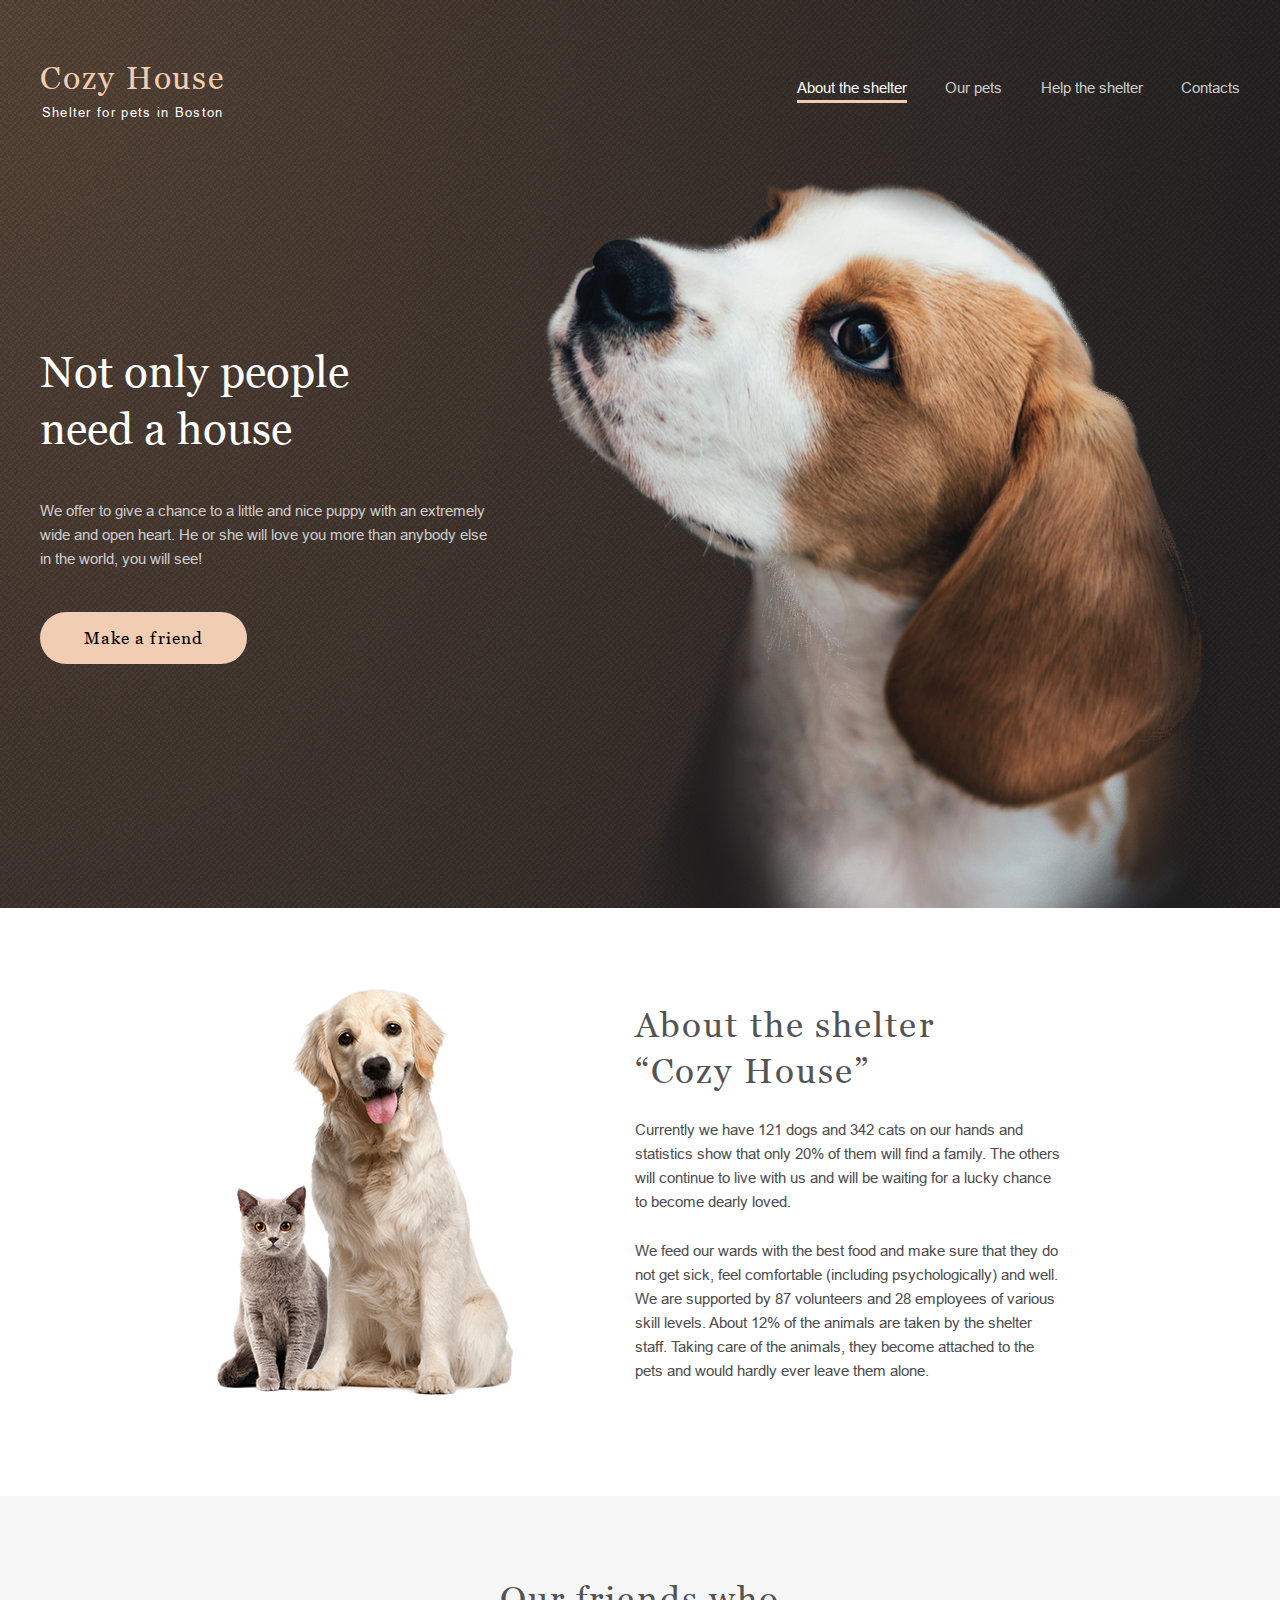
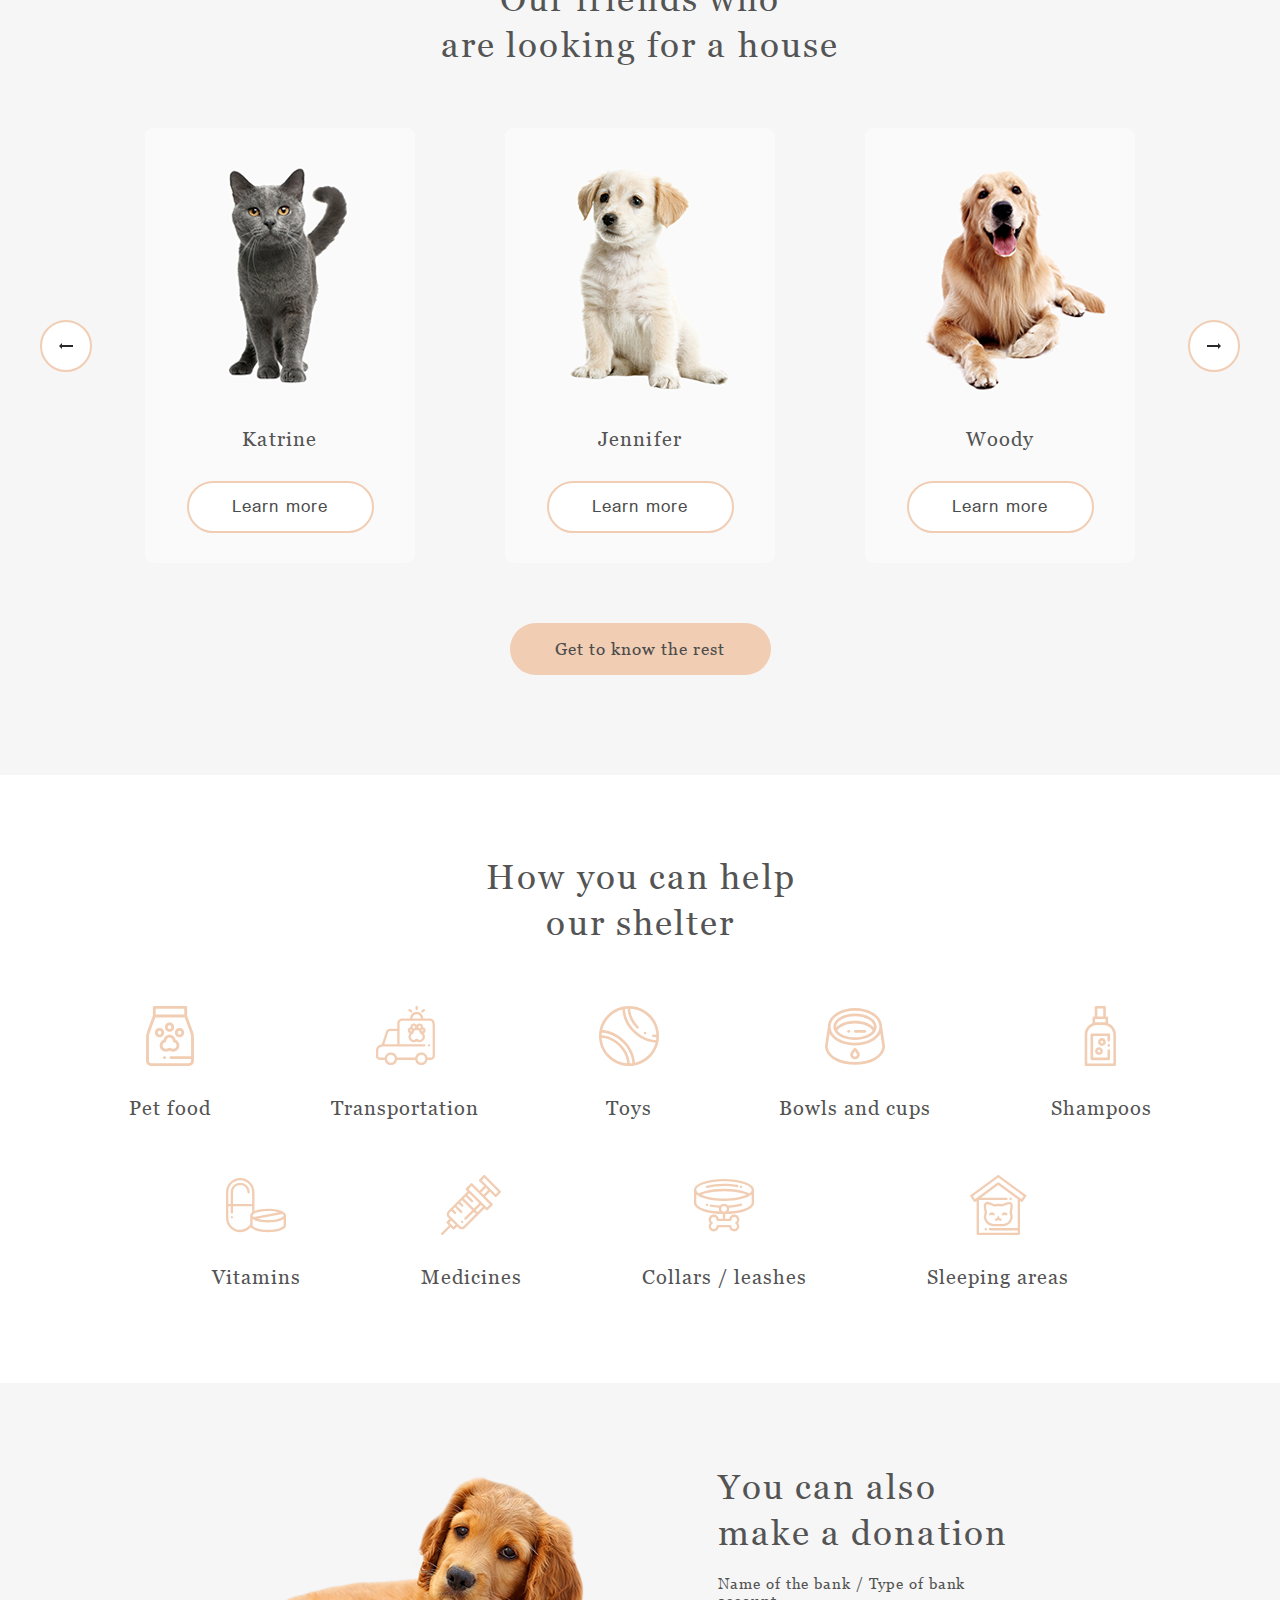
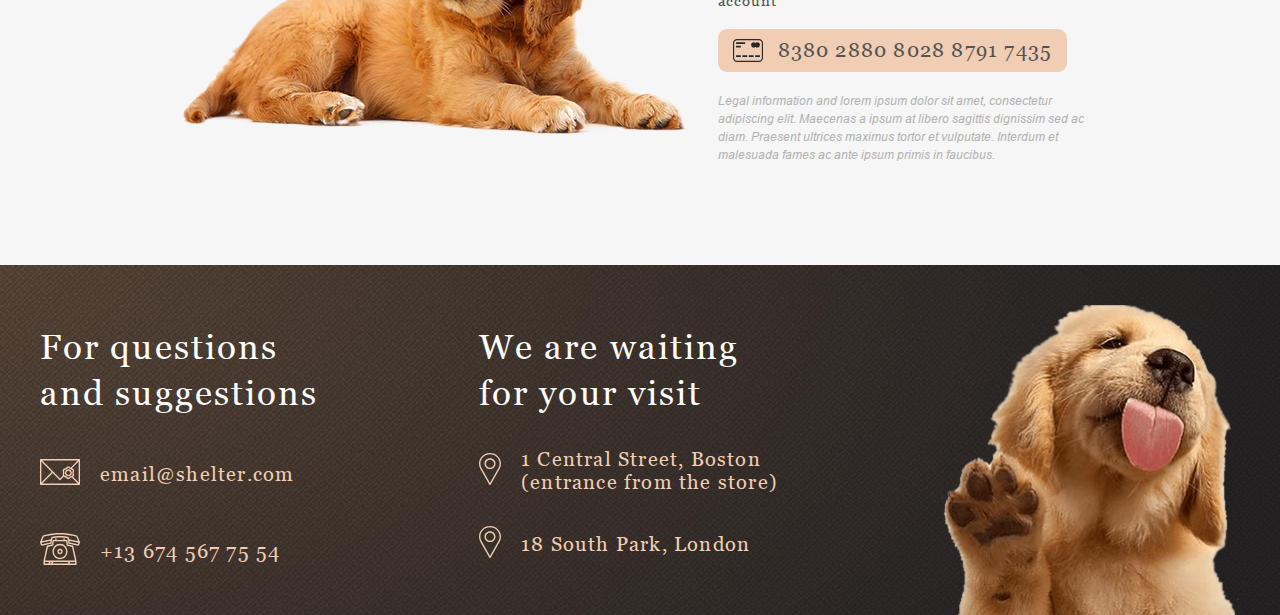
==== shelter/pages/main/index.html @ 6dd9fc44 "feat: add pop-up and carousel" ====
<!DOCTYPE html>
<html lang="en">
    <head>
        <meta charset="UTF-8">
        <meta name="viewport" content="width=device-width, initial-scale-1.0">
        <meta http-equiv="X-UA-Compatible" content="ie=edge">
        <title>Shelter</title>
        <link href="../../assets/fonts/Arial/stylesheet.css" rel="stylesheet" type="text/css">
        <link href="../../assets/fonts/Georgia/stylesheet.css" rel="stylesheet" type="text/css">
        <link href="../../pages/main/main.css" rel="stylesheet" type="text/css">  
        <script src="carousel.js"></script>        
        <script src="popup.js"></script>     
        <script src="main.js"></script>
    </head>
    <body>
        <h1 class="seo">Cozy House</h1>
        <div class="intro">
            <header class="header">
                <div class="wrapper">
                    <div class="header-logo">
                        <p class="header-logo-title">Cozy House</p>
                        <p class="header-logo-subtitle">Shelter for pets in Boston</p>
                    </div>
                    <nav class="header-menu">
                        <ul class="header-menu-list">
                            <li class="header-menu-item">
                                <a class="header-menu-item-link header-menu-item-link-active" href="#">About the shelter</a></li>
                            <li class="header-menu-item">
                                <a class="header-menu-item-link" href="#">Our pets</a></li>
                            <li class="header-menu-item">
                                <a class="header-menu-item-link header-menu-item-link-disbled" href="#">Help the shelter</a></li>
                            <li class="header-menu-item">
                                <a class="header-menu-item-link header-menu-item-link-disbled" href="#">Contacts</a></li>
                        </ul>
                    </nav>
                    <div class="burger">
                        <span class="burger-line"></span>
                        <span class="burger-line"></span>
                        <span class="burger-line"></span>
                    </div>
                </div>
            </header>
            <main class="main">
                <div class="wrapper">
                    <div class="hero">
                        <div class="hero-content">
                            <h2 class="hero-title">Not only people need a house</h2>
                            <p class="hero-subtitle">
                                We offer to give a chance to a little and nice puppy with an extremely wide and open heart. He or she will love you more than anybody else in the world, you will see!
                            </p>
                            <button type="button" class="hero-button">Make a friend</button>
                        </div>
                        <div class="hero-content-image">
                            <img src="../../assets/images/start_puppy.png" alt="start puppy">
                        </div>
                    </div>
                </div>
            </main>            
        </div>

        <div class="about">
            <div class="wrapper"> 
                <div class="wrapper-about">
                    <div class="about-content-image">
                        <img src="../../assets/images/about-pets.png" alt="about pets">
                    </div>                                        
                    <div class="about-content">
                        <h3 class="about-title">About the shelter “Cozy House”</h3>
                        <p class="about-subtitle">
                            Currently we have 121 dogs and 342 cats on our hands and statistics show that only 20% of them will find a family. The others will continue to live with us and will be waiting for a lucky chance to become dearly loved.
                        </p>
                        <p class="about-subtitle">
                            We feed our wards with the best food and make sure that they do not get sick, feel comfortable (including psychologically) and well. We are supported by 87 volunteers and 28 employees of various skill levels. About 12% of the animals are taken by the shelter staff. Taking care of the animals, they become attached to the pets and would hardly ever leave them alone.
                        </p>
                    </div>                    
                </div>                   
            </div>
        </div>

        <div class="friends">
            <div class="wrapper"> 
                <div class="wrapper-friends">
                    <h3 class="friends-title">Our friends who<br>are looking for a house
                    </h3>
                    <div class="friends-slider">
                        <button type="button" class="friends-slider-button">
                            <div class="arrows">
                                <img id="slder-card" src="../../assets/icons/Arrow.svg" alt="arrow">
                            </div>
                        </button>

                        <div class="friends-slider-view">
                            <div class="current_slide">
                                <div class="friends-slider-card">
                                    <div class="friends-card-image">
                                        <img id="slder-card" src="../../assets/images/katrine.png" alt="photo">
                                    </div>  
                                    <h4 class="pets-card-title">Katrine</h4>

                                    <button type="button" class="friends-card-button">Learn more</button>
                                </div>

                                <div class="friends-slider-card">
                                    <div class="friends-card-image">
                                        <img id="slder-card" src="../../assets/images/jennifer.png" alt="photo">
                                    </div>  
                                    <h4 class="pets-card-title">Jennifer</h4>

                                    <button type="button" class="friends-card-button">Learn more</button>
                                </div>

                                <div class="friends-slider-card">
                                    <div class="friends-card-image">
                                        <img id="slder-card" src="../../assets/images/woody.png" alt="photo">
                                    </div>  
                                    <h4 class="pets-card-title">Woody</h4>

                                    <button type="button" class="friends-card-button">Learn more</button>
                                </div>
                            </div>
                        </div>

                        <button type="button" class="friends-slider-button">
                            <div class="arrows">
                                <img id="slder-card" src="../../assets/icons/Arrow-r.svg" alt="arrow">
                            </div>
                        </button>
                    </div> 
                    
                    <button type="button" class="friends-button">Get to know the rest</button>
                                   
                </div>                   
            </div>
        </div>

        <div class="help">
            <div class="wrapper"> 
                <div class="wrapper-help">
                    <h3 class="help-title">How you can help
                        our shelter
                    </h3>
                                                  
                    <div class="help-items">
                 
                            <div class="help-item">
                                <div class="help-content-image">
                                    <img src="../../assets/icons/icon-pet-food.svg" alt="pet food">
                                </div>          
                                <h4 class="help-item-title">Pet food</h4>
                            </div>

                            <div class="help-item">
                                <div class="help-content-image">
                                    <img src="../../assets/icons/transportation.svg" alt="pet food">
                                </div>          
                                <h4 class="help-item-title">Transportation</h4>
                            </div>

                            <div class="help-item">
                                <div class="help-content-image">
                                    <img src="../../assets/icons/toys.svg" alt="pet food">
                                </div>          
                                <h4 class="help-item-title">Toys</h4>
                            </div>

                            <div class="help-item">
                                <div class="help-content-image">
                                    <img src="../../assets/icons/bowls-and-cups.svg" alt="pet food">
                                </div>          
                                <h4 class="help-item-title">Bowls and cups</h4>
                            </div>

                            <div class="help-item">
                                <div class="help-content-image">
                                    <img src="../../assets/icons/shampoos.svg" alt="pet food">
                                </div>          
                                <h4 class="help-item-title">Shampoos</h4>
                            </div>
          
                      
                            <div class="help-item">
                                <div class="help-content-image">
                                    <img src="../../assets/icons/vitamins.svg" alt="pet food">
                                </div>          
                                <h4 class="help-item-title">Vitamins</h4>
                            </div>

                            <div class="help-item">
                                <div class="help-content-image">
                                    <img src="../../assets/icons/medicines.svg" alt="pet food">
                                </div>          
                                <h4 class="help-item-title">Medicines</h4>
                            </div>

                            <div class="help-item">
                                <div class="help-content-image">
                                    <img src="../../assets/icons/icon-collars-leashes.svg" alt="pet food">
                                </div>          
                                <h4 class="help-item-title">Collars / leashes</h4>
                            </div>
                            
                            <div class="help-item">
                                <div class="help-content-image">
                                    <img src="../../assets/icons/sleeping-area.svg" alt="pet food">
                                </div>          
                                <h4 class="help-item-title">Sleeping areas</h4>
                            </div>
                                              
                    </div>                    
                </div>                   
            </div>
        </div>


        <div class="donation">
            <div class="wrapper"> 
                <div class="wrapper-donation">
                    <div class="donation-image">
                        <img src="../../assets/images/donation-dog.png" alt="donation dog">
                    </div>                                        
                    <div class="donation-content">
                        <h3 class="donation-title">You can also make a donation</h3>
                        <h5 class="donation-subtitle">Name of the bank / Type of bank account</h5>
                        <div class="donation-telephone">
                            <div class="credit-card-image">
                                <img src="../../assets/icons/credit-card.svg" alt="credit card">
                            </div>  
                            <h4 class="phone">
                                <a class="card_link" href="#">8380 2880 8028 8791 7435</a>
                            </h4>                                      
                        </div>
                        <p class="donation-description">
                            Legal information and lorem ipsum dolor sit amet, consectetur adipiscing elit. Maecenas a ipsum at libero sagittis dignissim sed ac diam. Praesent ultrices maximus tortor et vulputate. Interdum et malesuada fames ac ante ipsum primis in faucibus.
                        </p>                        
                    </div>   
                </div>           
            </div>
        </div>
    

        <footer class="footer">
            <div class="wrapper">
                <div class="wrapper-footer">
                    <div class="footer-info">
                        <div class="footer-info-block">
                            <h3 class="footer-title">For questions and suggestions</h3>            
                            
                            <div class="footer-info-block-item">
                                <div class="footer-block-icon">
                                    <a сlass="footer_link" href="mailto:email@shelter.com?subject=Question&body=Hi!"><img class="footer-icon" src="../../assets/icons/icon-email.svg" alt="email"></a>
                                </div>
                                <h4 class="footer-block-text">                                
                                    <a сlass="footer_link" href="mailto:email@shelter.com?subject=Question&body=Hi!">email@shelter.com</a>
                                </h4>                            
                            </div>

                            <div class="footer-info-block-item">                            
                                <div class="footer-block-icon">
                                    <a сlass="footer_link" href="tel:+136745677554"><img class="footer-icon" src="../../assets/icons/phone.svg" alt="email"></a>
                                </div>
                                <h4 class="footer-block-text">
                                    <a сlass="footer_link" href="tel:+136745677554">+13 674 567 75 54</a>                                
                                </h4>
                            </div>                       
                            
                        </div>


                        <div class="footer-info-block footer-info-block2">
                            <h3 class="footer-title">We are waiting for your visit</h3>            
                            
                            <div class="footer-info-block-item footer-info-block-item2">
                                <div class="footer-block-icon">
                                    <a сlass="footer_link" target="_blank" href="https://www.google.com/maps/place/1+Central+St,+Boston,+MA+02109,+USA/@42.358547,-71.0552864,18.75z/data=!4m17!1m11!4m10!1m2!1m1!2sthe+store!1m6!1m2!1s0x89e370868bc2ce7b:0x82fa7db94f5fea9e!2s1+Central+St,+Boston,+MA+02109,+USA!2m2!1d-71.0547263!2d42.3585519!3m4!1s0x89e370868bc2ce7b:0x82fa7db94f5fea9e!8m2!3d42.3585519!4d-71.0547263"><img class="footer-icon" src="../../assets/icons/icon-marker.svg" alt="adress1"></a>
                                </div>
                                <h4 class="footer-block-text">
                                    <a сlass="footer_link" target="_blank" href="https://www.google.com/maps/place/1+Central+St,+Boston,+MA+02109,+USA/@42.358547,-71.0552864,18.75z/data=!4m17!1m11!4m10!1m2!1m1!2sthe+store!1m6!1m2!1s0x89e370868bc2ce7b:0x82fa7db94f5fea9e!2s1+Central+St,+Boston,+MA+02109,+USA!2m2!1d-71.0547263!2d42.3585519!3m4!1s0x89e370868bc2ce7b:0x82fa7db94f5fea9e!8m2!3d42.3585519!4d-71.0547263">1 Central Street, Boston (entrance from the store)</a>                                                                
                                </h4>                            
                            </div>

                            <div class="footer-info-block-item footer-info-block-item3">                            
                                <div class="footer-block-icon fbi3">
                                    <a сlass="footer_link" target="_blank" href="https://www.google.com/maps/place/South+Park+Court,+18+S+Park+Rd,+London+SW19+8TD,+UK/@51.4202155,-0.2023441,17z/data=!4m13!1m7!3m6!1s0x487608baa7401b31:0x873a95ca58e122b2!2sSouth+Park+Court,+18+S+Park+Rd,+London+SW19+8TD,+UK!3b1!8m2!3d51.4202122!4d-0.2001554!3m4!1s0x487608baa7401b31:0x873a95ca58e122b2!8m2!3d51.4202122!4d-0.2001554"><img class="footer-icon" src="../../assets/icons/icon-marker.svg" alt="adress2"></a> 
                                </div>
                                <h4 class="footer-block-text">
                                    <a сlass="footer_link" target="_blank" href="https://www.google.com/maps/place/South+Park+Court,+18+S+Park+Rd,+London+SW19+8TD,+UK/@51.4202155,-0.2023441,17z/data=!4m13!1m7!3m6!1s0x487608baa7401b31:0x873a95ca58e122b2!2sSouth+Park+Court,+18+S+Park+Rd,+London+SW19+8TD,+UK!3b1!8m2!3d51.4202122!4d-0.2001554!3m4!1s0x487608baa7401b31:0x873a95ca58e122b2!8m2!3d51.4202122!4d-0.2001554">18 South Park, London</a>                                                                
                                </h4>
                            </div>                       
                            
                        </div>
                    </div>

                    <div class="footer-image">
                        <img src="../../assets/images/footer-puppy.png" alt="footer puppy">
                    </div>
                </div>            
        </footer>

        <div class="tint-background">
            <div class="popup">

            </div>
        </div>

        <div class="burger-screen">
            <div class="burger-header">
                <div class="burger-header-logo">
                    <p class="header-logo-title">Cozy House</p>
                    <p class="header-logo-subtitle">Shelter for pets in Boston</p>
                </div>
               
            </div>
            <nav class="burger-menu">
                <ul class="burger-menu-list">
                    <li class="burger-menu-item">
                        <a class="burger-menu-item-link burger-menu-item-link-active" href="#">About the shelter</a></li>
                    <li class="burger-menu-item">
                        <a class="burger-menu-item-link" href="#">Our pets</a></li>
                    <li class="burger-menu-item">
                        <a class="burger-menu-item-link burger-menu-item-link-disbled" href="#">Help the shelter</a></li>
                    <li class="burger-menu-item">
                        <a class="burger-menu-item-link burger-menu-item-link-disbled" href="#">Contacts</a></li>
                </ul>
            </nav>            
        </div>

    </body>
</html>
---- shelter/assets/fonts/Arial/stylesheet.css ----
@font-face {
	font-family: 'Arial';
	src: url('Arial-ItalicMT.eot');
	src: local('Arial Italic'), local('Arial-ItalicMT'),
		url('Arial-ItalicMT.eot?#iefix') format('embedded-opentype'),
		url('Arial-ItalicMT.woff') format('woff'),
		url('Arial-ItalicMT.ttf') format('truetype');
	font-weight: normal;
	font-style: italic;
}

@font-face {
	font-family: 'Arial Narrow';
	src: url('ArialNarrow-Bold.eot');
	src: local('Arial Narrow Bold'), local('ArialNarrow-Bold'),
		url('ArialNarrow-Bold.eot?#iefix') format('embedded-opentype'),
		url('ArialNarrow-Bold.woff') format('woff'),
		url('ArialNarrow-Bold.ttf') format('truetype');
	font-weight: bold;
	font-style: normal;
}

@font-face {
	font-family: 'Arial';
	src: url('Arial-BoldItalicMT.eot');
	src: local('Arial Bold Italic'), local('Arial-BoldItalicMT'),
		url('Arial-BoldItalicMT.eot?#iefix') format('embedded-opentype'),
		url('Arial-BoldItalicMT.woff') format('woff'),
		url('Arial-BoldItalicMT.ttf') format('truetype');
	font-weight: bold;
	font-style: italic;
}

@font-face {
	font-family: 'Arial Narrow';
	src: url('ArialNarrow.eot');
	src: local('Arial Narrow'), local('ArialNarrow'),
		url('ArialNarrow.eot?#iefix') format('embedded-opentype'),
		url('ArialNarrow.woff') format('woff'),
		url('ArialNarrow.ttf') format('truetype');
	font-weight: normal;
	font-style: normal;
}

@font-face {
	font-family: 'Arial Narrow';
	src: url('ArialNarrow-Italic.eot');
	src: local('Arial Narrow Italic'), local('ArialNarrow-Italic'),
		url('ArialNarrow-Italic.eot?#iefix') format('embedded-opentype'),
		url('ArialNarrow-Italic.woff') format('woff'),
		url('ArialNarrow-Italic.ttf') format('truetype');
	font-weight: normal;
	font-style: italic;
}

@font-face {
	font-family: 'Arial';
	src: url('ArialMT.eot');
	src: local('Arial'), local('ArialMT'),
		url('ArialMT.eot?#iefix') format('embedded-opentype'),
		url('ArialMT.woff') format('woff'),
		url('ArialMT.ttf') format('truetype');
	font-weight: normal;
	font-style: normal;
}

@font-face {
	font-family: 'Arial';
	src: url('Arial-BoldMT.eot');
	src: local('Arial Bold'), local('Arial-BoldMT'),
		url('Arial-BoldMT.eot?#iefix') format('embedded-opentype'),
		url('Arial-BoldMT.woff') format('woff'),
		url('Arial-BoldMT.ttf') format('truetype');
	font-weight: bold;
	font-style: normal;
}

@font-face {
	font-family: 'Arial';
	src: url('Arial-Black.eot');
	src: local('Arial Black'), local('Arial-Black'),
		url('Arial-Black.eot?#iefix') format('embedded-opentype'),
		url('Arial-Black.woff') format('woff'),
		url('Arial-Black.ttf') format('truetype');
	font-weight: 900;
	font-style: normal;
}

@font-face {
	font-family: 'Arial Narrow';
	src: url('ArialNarrow-BoldItalic.eot');
	src: local('Arial Narrow Bold Italic'), local('ArialNarrow-BoldItalic'),
		url('ArialNarrow-BoldItalic.eot?#iefix') format('embedded-opentype'),
		url('ArialNarrow-BoldItalic.woff') format('woff'),
		url('ArialNarrow-BoldItalic.ttf') format('truetype');
	font-weight: bold;
	font-style: italic;
}
---- shelter/assets/fonts/Georgia/stylesheet.css ----
@font-face {
	font-family: 'Georgia';
	src: url('Georgia-BoldItalic.eot');
	src: local('Georgia Bold Italic'), local('Georgia-BoldItalic'),
		url('Georgia-BoldItalic.eot?#iefix') format('embedded-opentype'),
		url('Georgia-BoldItalic.woff') format('woff'),
		url('Georgia-BoldItalic.ttf') format('truetype');
	font-weight: bold;
	font-style: italic;
}

@font-face {
	font-family: 'Georgia';
	src: url('Georgia-Italic.eot');
	src: local('Georgia Italic'), local('Georgia-Italic'),
		url('Georgia-Italic.eot?#iefix') format('embedded-opentype'),
		url('Georgia-Italic.woff') format('woff'),
		url('Georgia-Italic.ttf') format('truetype');
	font-weight: normal;
	font-style: italic;
}

@font-face {
	font-family: 'Georgia';
	src: url('Georgia-Bold.eot');
	src: local('Georgia Bold'), local('Georgia-Bold'),
		url('Georgia-Bold.eot?#iefix') format('embedded-opentype'),
		url('Georgia-Bold.woff') format('woff'),
		url('Georgia-Bold.ttf') format('truetype');
	font-weight: bold;
	font-style: normal;
}

@font-face {
	font-family: 'Georgia';
	src: url('Georgia.eot');
	src: local('Georgia'),
		url('Georgia.eot?#iefix') format('embedded-opentype'),
		url('Georgia.woff') format('woff'),
		url('Georgia.ttf') format('truetype');
	font-weight: normal;
	font-style: normal;
}
---- shelter/pages/main/main.css ----
:root {
    font-size: 16px;

    --color-primary: #F1CDB3;
    --color-primary-light: #FDDCC4;
    --color-light-s: #FAFAFA;
    --color-light-l: #F6F6F6;
    --color-light-xl: #FFFFFF;
    --color-dark-s: #CDCDCD;
    --color-dark-m: #B2B2B2;
    --color-dark-l: #545454;
    --color-dark-xl: #4C4C4C;
    --color-dark-2xl: #444444;
    --color-dark-3xl: #292929;

    --font-h: Helvetica;
    --font-g: Georgia;
    --font-a: Arial;
}

* {
    margin: 0;
    padding: 0;
    box-sizing: border-box;
    cursor: url(../../assets/icons/cursor-normal.svg), auto;
}

*:focus {
    outline: none;
}

*:active {
    outline: none;
}

body {
    margin: 0;
    padding: 0;
}

.seo {
    display: none;
}

.header {
    width: 100%;
    position: absolute;
    top: 0;
    margin-top: 61px;
    z-index: 1000;
}

.wrapper {
    display: flex;
    margin: 0 auto;
    width: 1200px;
    justify-content: space-between;
}

.header-logo {
    display: flex;
    flex-direction: column;
    width: auto;
    align-items: center;
}

.header-logo-title {
    font-family: var(--font-g);
    font-size: 32px;
    line-height: 110%;
    letter-spacing: 0.06em;
    color: var(--color-primary);
}

.header-logo-subtitle {    
    color: var(--color-light-xl);
    font-family: var(--font-a);
    font-size: 13px;
    line-height: 110%;    
    align-items: center;
    margin-top: 10px;
    letter-spacing: 0.1em;
}

.burger {
    display: none;
    flex-direction: column;
    justify-content: center;
    width: 30px;  
    margin-top: 10px;
    margin-left: 41px;
}

.burger span {
    display: block;
    width: 100%;
    height: 2px;
    background-color: var(--color-primary);
    margin-bottom: 8px;
}

.burger-screen {
    display: none;
}

.header-menu {
    display: flex;
    width: 443px;    
}

.header-menu-list {
    display: flex;    
    width: 100%;
    margin: 0;
    padding: 0;    
    padding-bottom: 5px;
    list-style-type: none;
    justify-content: space-between;
}

.header-menu-item {
    display: flex;
    align-items: center;
}

.header-menu-item-link {
    font-family: Arial;
    font-size: 0.9375rem;
    line-height: 160%;    
    letter-spacing: 0.001em;
    color: var(--color-dark-s);
    text-decoration: none;
    cursor: url(../../assets/icons/cursor-hover.svg), auto;
}

.header-menu-item-link:hover {
    font-weight: normal;
    font-size: 15px;
    line-height: 160%;
    color: var(--color-light-s);
}

.header-menu-item-link-active {
    position: relative;
    top: 1px;
    color: var(--color-light-s);
    border-bottom: solid 3px var(--color-primary);
}

.header-menu-item-link-disbled {
    color: var(--color-dark-s);
    cursor: url(../../assets/icons/cursor-inactive.svg), auto;
}

.header-menu-item-link-disbled:hover {
    color: var(--color-dark-s);
    cursor: url(../../assets/icons/cursor-inactive.svg), auto;
}

.intro {
    width: 100%;
    height: vh;
    background: url(../../assets/images/noise_transparent@2x.png), radial-gradient(100% 215.42% at 0% 0%, #5B483A 0%, #262425 100%), #211F20;
}

.main {
    display: flex;
    width: 100%;
    height: vh;
}

.hero {
    display: flex;    
    width: 100%;
    justify-content: space-between;
}

img {
    height: 100%;
}

.hero-content {
    display: flex;
    flex-direction: column;
    justify-content: center;    
    padding-top: 100px;
    padding-bottom: 0;
}

.hero-title {
    position: relative;
    width: 310px;
    padding-bottom: 1px;
    color: var(--color-light-xl);
    font-size: 2.75rem;
    font-family: Georgia;
    font-weight: normal;
    line-height: 130%;
}

.hero-subtitle {
    width: 460px;
    color: var(--color-dark-s);
    line-height: 160%;
    margin-top: 40px;
    font-family: var(--font-a);
    font-weight: normal;
    font-size: 15px;
    color: var(--color-dark-s);
}

.hero-content-image {
    width: 698px;
    height: 728px;
    margin-top: 180px;
    margin-bottom: 0px;
    margin-right: 0px;
    margin-left: 10px;
    border: 0;
}

img {
    width: 100%;
    height: auto;
}

.hero-button {
    width: 207px;
    margin-top: 41px;
    border-radius: 100px;
    border: none;
    padding-bottom: 15px;
    padding-top: 15px;
    font-family: var(--font-g);
    font-size: 17px;
    line-height: 130%;
    letter-spacing: 0.06em;
    text-align: center;
    background-color: var(--color-primary);    
}

.hero-button:hover {
    background-color: var(--color-primary-light);
    cursor: url(../../assets/icons/cursor-hover.svg), auto;
}

.about {
    width: 100%;    
    background: var(--color-light-xl);
}

.wrapper-about {
    display: flex;
    width: 850px;
    margin-top: 79px;
    margin-bottom: 100px;
    margin-left: auto;
    margin-right: auto;
    justify-content: space-around;
}

.about-content-image {
    display: flex;
    margin-right: 60px;
    margin-top: 1px;
}

.about-content {
    display: flex;
    flex-direction: column;
    width: 430px;
    margin-top: 16px;
    margin-left: 60px;
}

.about-title {
    width: 370px;
}

.about-subtitle {    
    color: var(--color-dark-xl);
    line-height: 160%;
    margin-top: 24px;
    margin-bottom: 1px;
    font-family: var(--font-a);
    font-weight: normal;
    font-size: 15px;
}

.friends {
    width: 100%;    
    background: var(--color-light-l);
}

.wrapper-friends {
    display: flex;
    justify-content: space-between;
    width: 100%;
    margin-top: 81px;
    margin-bottom: 100px;
    flex-direction: column;
    align-items: center;
}

.friends-title {
    width: 400px;
    text-align: center;
    margin-left: 0px;
    margin-right: 0px;
}

.friends-slider {
    display: flex;
    width: 100%;
    flex-wrap: wrap;
    justify-content: space-between;
    align-items: center;
    margin-top: 60px;
    margin-bottom: 60px;
}

.friends-slider-view {
    /*display: flex;*/
    width: 990px;
    height: 435px;
    display: flex;       
    flex-wrap: wrap;    
    overflow: hidden;
    justify-content: center;

    /* slider animation */
    -webkit-transform-style: preserve-3d;
    -moz-transform-style: preserve-3d;
    transform-style: preserve-3d;
}

.current_slide {
    /*width: 990px;*/
    height: 435px;
    display: flex;
    flex-direction: row;   
    flex-wrap: wrap;    
    /*margin-left: 90px;*/
    justify-content: space-between;

    position: absolute;
    opacity: 0;
    top:0;
    width: 100%;
    z-index: 100;

    transition: transform .5s linear, opacity .5s, z-index .5s linear;
}

.current_slide.active {
    opacity: 1;
    position: relative;
    z-index: 900;
}

.current_slide.prev {
    transform: translateX(-100%);    
    z-index: 800;
}

.current_slide.next {
    transform: translateX(100%);    
    z-index: 800;
}

.friends-slider-card {
    display: flex;
    flex-direction: column;
    align-items: flex-start;
    align-items: center;
    width: 270px;
    height: 435px;
    border-radius: 9px;
    /*margin-left: 90px;  */
    background: var(--color-light-s);
}

.friends-slider-card:first-child {
    margin-left: 0px;
}

.friends-slider-card:hover {
    background: var(--color-light-xl);
    box-shadow: 0px 2px 35px 14px rgba(13, 13, 13, 0.04);
    cursor: url(../../assets/icons/cursor-hover.svg), auto;
}

.friends-card-image {
    width: 270px;
    height: 270px;
    margin-bottom: 30px;
    cursor: url(../../assets/icons/cursor-hover.svg), auto;
}

.friends-slider-button {
    display: flex;
    justify-content: center;
    align-items: center;
    width: 52px;
    height: 52px;
    border: 2px solid var(--color-primary);
    border-radius: 100px;
    background-color: var(--color-light-xl);    
}

.friends-slider-button:hover {
    background-color: var(--color-primary-light);
    cursor: url(../../assets/icons/cursor-hover.svg), auto;

}

.arrows {  
    display: flex;
    justify-content: center;
    width: 14px;
    height: 6px;
    margin: 0;
    padding: 0;
    top: 0;
}

.arrows:hover {
    cursor: url(../../assets/icons/cursor-hover.svg), auto;
}

.friends-card-button {
    width: 187px;
    height: 52px;
    border: 2px solid var(--color-primary);
    border-radius: 100px;    
    text-align: center;
    margin-top: 30px;
    margin-bottom: 30px;
    background-color: var(--color-light-xl);    

    font-weight: normal;
    font-size: 17px;
    line-height: 130%;
    letter-spacing: 0.06em;
    color: var(--color-dark-xl);
}

.friends-card-button:hover {
    background-color: var(--color-primary-light);
    cursor: url(../../assets/icons/cursor-hover.svg), auto;
}

.friends-button {
    width: 261px;
    height: 52px;
    margin-top: 0px;
    border-radius: 100px;
    border: none;
    color: var(--color-dark-xl);
    font-family: var(--font-g);
    font-size: 17px;
    line-height: 130%;
    letter-spacing: 0.06em;
    text-align: center;
    background-color: var(--color-primary);    
}

.friends-button:hover {
    background-color: var(--color-primary-light);
    cursor: url(../../assets/icons/cursor-hover.svg), auto;
}

.help {
    width: 100%;    
    background: var(--color-light-xl);
}

.wrapper-help {
    display: flex;
    justify-content: center;
    width: 100%;
    margin-top: 80px;
    margin-bottom: 94px;
    flex-direction: column;
    align-items: center;
}

.help-title {
    width: 312px;
    text-align: center;
    margin-left: 2px;
}

.help-items {
    display: flex;
    flex-wrap: wrap;
    justify-content: center;
    width: 1026px;    
    margin-top: 5px;
}

.help-item {
    display: flex;    
    margin-right: 120px;    
    flex-direction: column;
    justify-content: center;
    align-items: center;
    margin-top: 55px;
}

.help-item:last-child {
    margin-right: 0;
}

.help-item:first-child {
    margin-left: 0;
}

.help-content-image {
    margin: 0;
    padding: 0;
    width: 60px;
    height: 60px;
}

.help-item-title {
    font-family: var(--font-g);
    margin-top: 31px;
    letter-spacing: 0.05em;    
    font-style: normal;
    font-weight: normal;
    font-size: 20px;
    line-height: 115%;
}

.donation {
    width: 100%;    
    background: var(--color-light-l);    
}

.wrapper-donation {
    display: flex;
    width: 915px;
    margin-top: 82px;    
    margin-left: auto;
    margin-right: auto;    
}

.donation-image {
    width: 505px;
    height: 261px;
    margin-top: 10px;
    margin-right: 15px;
}

.donation-content {
    display: flex;
    flex-direction: column;
    width: 282px;
    margin-left: 15px;
}

.credit-card-image {
    display: flex;
    justify-content: center;
    align-items: center;
    margin: 15px;
}

.donation-telephone {
    display: flex;
    align-items: center;
    border-radius: 9px;
    width: 349px;
    height: 43px;
    font-weight: 400;
    background: var(--color-primary);
}

.donation-title {
    width: 300px
}

.donation-subtitle {
    width: 310px;
    margin-top: 20px;
    margin-bottom: 20px;
    font-family: var(--font-g);
    font-style: normal;
    font-weight: normal;
    font-size: 15px;
    line-height: 110%;
    letter-spacing: 0.06em;
    color: var(--color-dark-l);
}

.donation-description {
    width: 380px;
    margin-top: 20px;
    margin-bottom: 101px;
    font-family: var(--font-a);
    font-style: italic;
    font-weight: normal;
    font-size: 12px;
    line-height: 150%;
    color: var(--color-dark-m);
}

.card_link {
    color: var(--color-dark-l);
    font-family: var(--font-g);
    font-style: normal;
    font-weight: normal;
    font-size: 20px;
    line-height: 115%;
    letter-spacing: 0.06em;
    text-decoration: none;
}

.card_link:hover {
    color: var(--color-light-l);
    cursor: url(../../assets/icons/cursor-hover.svg), auto;
}

#slder-card:hover {
    cursor: url(../../assets/icons/cursor-hover.svg), auto;
}

.footer {
    width: 100%;
    background: url(../../assets/images/noise_transparent@2x.png), radial-gradient(100% 215.42% at 0% 0%, #5B483A 0%, #262425 100%), #211F20;
}

.wrapper-footer {
    display: flex;    
    width: 100%;
    margin: 0;
    padding: 0;
    justify-content: space-between;
}

.footer-info {
    display: flex;        
    width: auto;
}

.footer-title {
    width: 302px;
    font-family: var(--font-g);
    font-style: normal;
    font-weight: normal;
    font-size: 35px;
    line-height: 130%;
    letter-spacing: 0.06em;
    color: var(--color-light-xl);
}

.footer-info-block {
    display: flex;
    flex-direction: column;
    margin-top: 60px;
}

.footer-info-block2 {
    margin-left: 77px;
}

.footer-info-block-item {
    display: flex;
    align-items: center;
    margin-top: 40px;
}

.footer-info-block-item2 {
    position: relative;
    top: -8px;
    margin-top: 40px;
}

.footer-info-block-item3 {
     margin-top: 24px;
}

.footer-block-icon {
    display: flex;
    justify-content: center;
    align-items: center;
    margin-right: 20px;
}

.footer-icon:hover {
    cursor: url(../../assets/icons/cursor-hover.svg), auto;
}

.footer-block-text {    
    width: 302px;
    color: var(--color-primary);
}

.footer-image {
    display: flex;
    margin-top: 40px;
    width: 300px;   
    height: 310px;    
    margin-bottom: 0;    
}

.tint-background {
    position: fixed;
    display: flex;
    top: 0;
    left: 0;
    width: 100%;
    height: 100%;
    z-index: 2000;        
    background-color: rgba(41, 41, 41, 0.6);
    transition: opacity 0.3s ease-in, height 0.3s step-start;
    -webkit-transition: opacity 0.3s ease-in, height 0.3s step-start;
}

.popup-hidden {
    opacity: 0;
    height: 0;
    overflow: hidden;     
    transition-duration: 0.3s;
    transition-timing-function: ease-out, step-end;
    -webkit-transition-duration: 0.3s;
    -webkit-transition-timing-function: ease-out, step-end;
}

.popup {
    display: flex;
    width: 900px;
    height: 500px;
    border-radius: 9px;
    margin: auto;
    transform: scale(1);
    background-color: var(--color-light-s);
    box-shadow: 0px 2px 35px 14px rgba(13, 13, 13, 0.04);
    transition: scale 0.3s ease-in;
    -webkit-transition: transform 0.3s ease-in;
}

.popup-scale {
    transform: scale(0.3);
    transition-duration: 0.3s;
    transition-timing-function: ease-out;
    -webkit-transition-duration: 0.3s;
    -webkit-transition-timing-function: ease-out;    
}

.popup-image {
    width: 500px;
    height: 500px;    
}

.popup-info {
    display: flex;
    flex-direction: column;
    margin-top: 50px;
    margin-left: 29px;
}

.popup-pet-name {
    font-family: var(--font-g);
    font-style: normal;
    font-weight: normal;
    font-size: 35px;
    line-height: 130%;
    letter-spacing: 0.06em;
    color: black;
}

.pop-pet-type-and-breed {
    margin-top: 10px;
    font-family: var(--font-g);
    font-style: normal;
    font-weight: normal;
    font-size: 20px;
    line-height: 115%;
    letter-spacing: 0.06em;
    color: black;
}

.popup-pet-description {
    width: 350px;
    margin-top: 40px;
    margin-bottom: 40px;
    font-family: var(--font-g);
    font-style: normal;
    font-weight: normal;
    font-size: 15px;
    line-height: 110%;
    letter-spacing: 0.06em;
    color: black;
}

ul.popup-list {
    list-style: none;
}

ul.popup-list li {
    font-family: var(--font-g);
    font-style: normal;
    font-weight: normal;
    font-size: 15px;
    line-height: 110%;
    letter-spacing: 0.06em;
    margin-bottom: 10px;
    color: black;
}

ul.popup-list li:last-child {
    margin-bottom: 0;
}
  
ul.popup-list li::before {
    content: "\2022";
    color: var(--color-primary);
    font-weight: bold;
    display: inline-block; 
    width: 1em;
    margin-left: 0em;    
}

.popup-button {
    position: fixed;
    width: 52px;
    height: 52px;
    border-radius: 26px;
    border: 2px solid var(--color-primary);    
    top: -52px;
    right: -52px;
    background-color: rgba(13, 13, 13, 0);
}

.popup-button:hover {
    background-color: var(--color-primary-light);
}

.popup-button-hover {
    background-color: var(--color-primary-light);
}

a {
    color: var(--color-primary);
    font-family: var(--font-g);
    font-style: normal;
    font-weight: normal;
    font-size: 20px;
    line-height: 115%;
    letter-spacing: 0.06em;
    text-decoration: none;
}

a:hover {
    color: var(--color-light-l);
    cursor: url(../../assets/icons/cursor-hover.svg), auto;
}

/* h1 */
h1 {
    font-family: var(--font-stack);
    font-style: normal;
    font-weight: normal;
    font-size: 44px;
    line-height: 130%;
    color: var(--color-dark-l);
}

h2 {
    font-family: var(--font-g);
    font-style: normal;
    font-weight: normal;
    font-size: 44px;
    line-height: 130%;
    color: var(--color-dark-l);
}

h3 {
    color: var(--color-dark-l);
    font-family: var(--font-g);;
    font-style: normal;
    font-weight: normal;
    font-size: 35px;
    line-height: 130%;
    letter-spacing: 0.06em;
}

h4 {
    color: var(--color-dark-l);
    font-family: var(--font-g);
    font-style: normal;
    font-weight: normal;
    font-size: 20px;
    line-height: 115%;
    letter-spacing: 0.06em;
}

h5 {
    font-family: var(--font-g);
    font-style: normal;
    font-weight: normal;
    font-size: 15px;
    line-height: 110%;
    letter-spacing: 0.06em;
    color: var(--color-dark-l);
}

@media only screen and (min-width: 1280px) {
    .help-item:nth-child(5n) {
        margin-right: 0;
    }
}

@media screen and (max-width: 1279px) {
    .header {
        margin-top: 30px;        
    }

    .wrapper {
        max-width: 708px;   
    }

    .hero {
        flex-direction: column;        
        align-items: center;
        margin-top: 52px;
    }
    
    .hero-button {
        align-self: center;
    }

    .about-content {
        margin-left: 0;
        margin-top: 0;
    }

    .hero-content-image {
        width: 569px;
        height: 593px;
        margin-left: 0;
        margin-top: 100px;
        align-self: flex-end;
    }

    .about-content-image {
        margin-top: 80px;
        margin-right: 0;
    }

    .wrapper-about {
        width: 100%;
        flex-direction: column-reverse;    
        align-items: center;        
    }
    
    .friends-slider-view {                
        max-width: 580px;        
    }

    .friends-slider-card {
        margin-left: 40px;
    }

    .help-items {
        width: 630px;  
        justify-content: center;
    }
    
    .help-item {
        width: 170px;
        margin-right: 60px;
    }
    
    .help-item:nth-child(3n) {
        margin-right: 0;
    }

    .wrapper-donation {
        flex-direction: column-reverse;
        align-items: center;        
    }

    .donation-content {
        width: auto;
        margin-left: 0;
    }

    .donation-description {
        margin-bottom: 60px;
    }

    .donation-image {
        margin-bottom: 100px;
        margin-right: 0;
        margin-top: 0;
    }

    .wrapper-footer {
        flex-direction: column;
        align-items: center;
    }

    .footer-info {
        display: flex;
        width: 708px;
        justify-content: center;        
    }
    
    .footer-info-block {
        display: flex;
        flex-direction: column;
        width: 278px;
        margin-top: 33px;        
    }

    .footer-info-block2 {
        display: flex;
        flex-direction: column;
        width: 302px;
        position: relative;
        left: 0px;
        top: 0px;
        margin-left: 60px;     
        margin-top: 33px;   
        align-items: center;
    }

    .footer-block-text {
        width: auto;
        font-family: Georgia;
        font-style: normal;
        font-weight: normal;
        font-size: 20px;
        line-height: 115%;
        letter-spacing: 0.06em;
    }

    .footer-info-block-item {
        width: auto;
        top: 0;
    }

    .footer-info-block-item2 {
        width: auto;
        top: 0;
        margin-top: 33px;
    }

    .footer-info-block-item3 {
        width: auto;
        margin-top: 33px;        
        align-self: start;
    }
    
    .footer-block-icon {
        width: 42px;
        height: 32px;
    }

    .fbi3 {
        width: 22px;
        margin-right: 20px;
    }

    .footer-image {
        width: 300px;
        height: 310px;
        margin-top: 65px;
    }


    .popup {
        width: 630px;
        height: 350px;
    }
 
    .popup-image {
        width: 350px;
        height: 350px;    
    }
    
    .popup-info {
        margin-top: 10px;
        margin-left: 11px;
    }    
   
    .popup-pet-description {
        width: 260px;
        margin-top: 20px;
        margin-bottom: 20px;
        font-size: 13px;
    }
    
    ul.popup-list li {
        font-size: 15px;
        line-height: 110%;
        margin-bottom: 5px;
    }
}

@media screen and (max-width: 767px) {
    .burger {
        display: flex;
    }

    .wrapper {
        width: 300px;   
        justify-content: left;
    }

    .header {
        margin-top: 30px;        
    }

    .header-menu {
        display: none;
    }

    .hero-content {
        padding-top: 90px;
        align-items: center;
    }

    .hero-title {
        width: 70%;
        font-family: var(--font-g);
        font-style: normal;
        font-weight: normal;
        font-size: 25px;
        line-height: 130%;
        letter-spacing: 0.06em;
        display: flex;
        align-items: center;
        text-align: center;        
    }

    .hero-subtitle {
        width: 300px;
        text-align: center;
    }

    .hero-content-image {
        width: 260px;
        height: 272px;
        margin-left: 0;
        margin-top: 105px;
        align-self: flex-end;
    }

    .hero-button {
        margin-top: 42px;
    }

    .friends-slider-view {                
        width: 270px;                
    }

    .friends-slider-card {
        margin-left: 0px;
    }

    .about-content {
        width: 100%;
        margin-left: 0;
        align-items: center;
    }

    .about-title {
        width: 80%;
        font-family: var(--font-g);
        font-style: normal;
        font-weight: normal;
        font-size: 25px;
        line-height: 130%;
        display: flex;
        align-items: center;
        text-align: center;
        letter-spacing: 0.06em;
    }

    .about-subtitle {
        font-family: var(--font-a);
        font-style: normal;
        font-weight: normal;
        font-size: 15px;
        line-height: 160%;
        text-align: justify;
        padding-left: 15px;
        padding-right: 15px;
    }

    .about-content-image {
        width: 260px;
        height: 354px;
        margin-top: 40px;
        margin-bottom: 40px;
    }

    .wrapper-about {
        margin-top: 27px;
        margin-bottom: 0;        
    }

    .friends-title {
        width: 100%;
        font-family: var(--font-g);
        font-style: normal;
        font-weight: normal;
        font-size: 25px;
        line-height: 130%;
        display: flex;        
        justify-content: center;        
        letter-spacing: 0.06em;
    }
    
    .wrapper-friends {
        margin-top: 42px;
        margin-bottom: 40px;
        align-items: center;        
    }
    
    .friends-slider {
        justify-content: space-evenly;
        margin-top: 40px;
        margin-bottom: 42px;
    }

    .friends-slider-view {        
        order: 1;
    }

    .friends-slider-button {     
        order: 2;
        margin-top: 20px;
    }

    .wrapper-help {
        margin-top: 50px;
        margin-bottom: 10px;
    }
    
    .help-title {
        width: 80%;
        font-family: var(--font-g);
        font-style: normal;
        font-weight: normal;
        font-size: 25px;
        line-height: 130%;
        display: flex;
        align-items: center;
        text-align: center;
        letter-spacing: 0.06em;
    }

    .help-items {
        width: 290px;  
        justify-content: space-between;
        margin-top: 38px;
    }

    .help-item {
        width: 130px;
        height: 87px;
        margin-right: 0px;
        margin-top: 0;
        margin-bottom: 30px;
    }
    
    .help-content-image {
        width: 40%;
    }

    .help-item-title {
        font-family: var(--font-g);
        font-style: normal;
        font-weight: normal;
        font-size: 15px;
        line-height: 110%;
        text-align: center;
        letter-spacing: 0.06em;
        margin-top: 14px;
    }

    .wrapper-donation {
        width: 100%;
        margin-top: 45px;
    }
      
    .donation-content {
        margin-left: 0;
        align-items: center;
    }

    .donation-title {
        width: 80%;
        font-family: var(--font-g);
        font-style: normal;
        font-weight: normal;
        font-size: 25px;
        line-height: 130%;
        display: flex;
        align-items: center;
        text-align: center;
        letter-spacing: 0.06em; 
    }

    .donation-subtitle {        
        width: 100%;
        font-family: var(--font-a);
        font-style: normal;
        font-weight: normal;
        font-size: 15px;
        line-height: 160%;
        letter-spacing: 0.01em;         
    }

    .donation-telephone {
        width: 281px;
        height: 43px;
    }

    h4.phone, a.card_link {
        font-family: var(--font-g);
        font-style: normal;
        font-weight: normal;
        font-size: 15px;
        line-height: 110%;
        display: flex;
        align-items: center;
        letter-spacing: 0.06em;
    }

    .donation-description {
        width: 280px;
        font-family: var(--font-a);
        font-style: italic;
        font-weight: normal;
        font-size: 12px;
        line-height: 18px;
        display: flex;
        align-items: center;
        text-align: justify;
        margin-bottom: 40px;
    }

    .donation-image {
        width: 260px;
        height: 135px;
        margin-bottom: 42px ;
    }
    
    .footer-info {
        width: 300px;
        flex-direction: column;
        align-items: center;
    }

    .footer-title {
        width: 83%;
        text-align: center;
        margin-right: 0px;
        margin-left: 0px;
        font-family: Georgia;
        font-style: normal;
        font-weight: normal;
        font-size: 25px;
        line-height: 130%;
        letter-spacing: 0.06em;        
    }

    .footer-info-block {
        display: flex;
        flex-direction: column;
        width: 278px;
        margin-top: 31px;
        align-items: center;
        justify-content: center;
    }

    .footer-info-block2 {
        display: flex;
        flex-direction: column;
        width: 100%;
        position: relative;
        left: 0px;
        top: 0px;
        margin-left: 0;
        margin-top: 40px;
        align-items: center;
    }

    .footer-block-text {
        width: auto;
        font-family: Georgia;
        font-style: normal;
        font-weight: normal;
        font-size: 20px;
        line-height: 115%;
        letter-spacing: 0.06em;
    }

    .footer-info-block-item {
        width: auto;
        top: 0;
    }

    .footer-info-block-item2 {
        width: auto;
        top: 0;
    }

    .footer-info-block-item3 {
        width: auto;
        margin-top: 40px;        
        align-self: start;
    }
    
    .footer-block-icon {
        width: 42px;
        height: 32px;
    }

    .fbi3 {
        width: 22px;
        margin-right: 20px;
    }

    .footer-image {
        width: 260px;
        height: 269px;
    }

    .popup {
        width: 240px;
        height: 341px;
    }
 
    .popup-image {
        display: none;   
    }

    .popup-pet-name {        
        text-align: center;
    }

    .pop-pet-type-and-breed {
        text-align: center;
    }
    
    .popup-info {
        width: 220px;
        margin: 10px;
    }    
   
    .popup-pet-description {
        width: 220px;
        margin-top: 20px;
        margin-bottom: 24px;
        font-size: 13px;
    }


    .burger-screen {
        display: flex;
        position: fixed;
        top: 0;        
        right: -320px;
        flex-direction: column;        
        justify-content: space-between;
        width: 320px;
        height: 100vh;
        z-index: 3000;
        background-color: var(--color-dark-3xl);
        transition: transform 0.5s;
    }

    .burger-show {
        transform: translateX(-320px);
        transition-duration: 0.5s;
        transition-timing-function: ease-out, step-end;
    }

    .burger {
        position: relative;
        margin-top: 42px;        
        transform: rotate(90deg);
    }

    .burger-header {
        position: absolute;
        display: flex;
        flex-direction: row;
    }

    .burger-header-logo {
        margin-top: 30px;
        margin-left: 10px;
    }

    .burger-menu {
        display: flex;
        height: 100%;
        flex-direction: column;
        justify-content: center;
        align-items: center;
    }
    
    .burger-menu-list {
        display: flex;    
        flex-direction: column;
        width: 100%;
        margin: 0;
        padding: 0;    
        padding-bottom: 5px;
        list-style-type: none;
        justify-content: center;
        align-items: center;
    }
    
    .burger-menu-item {
        display: flex;
        align-items: center;
        justify-content: center;        
    }
    
    .burger-menu-item-link {
        font-family: Arial;
        font-style: normal;
        font-weight: normal;
        font-size: 32px;
        line-height: 160%;
        margin-bottom: 40px;
        letter-spacing: 0.001em;
        color: var(--color-dark-s);
        text-decoration: none;
        cursor: url(../../assets/icons/cursor-hover.svg), auto;
    }
    
    .burger-menu-item-link:hover {
        font-weight: normal;
        font-size: 32px;
        line-height: 160%;
        color: var(--color-light-s);
    }
    
    .burger-menu-item-link-active {
        position: relative;
        top: 1px;
        color: var(--color-light-s);
        border-bottom: solid 3px var(--color-primary);
    }
    
    .burger-menu-item-link-disbled {
        color: var(--color-dark-s);
        cursor: url(../../assets/icons/cursor-inactive.svg), auto;
    }
    
    .burger-menu-item-link-disbled:hover {
        color: var(--color-dark-s);
        cursor: url(../../assets/icons/cursor-inactive.svg), auto;
    }
}
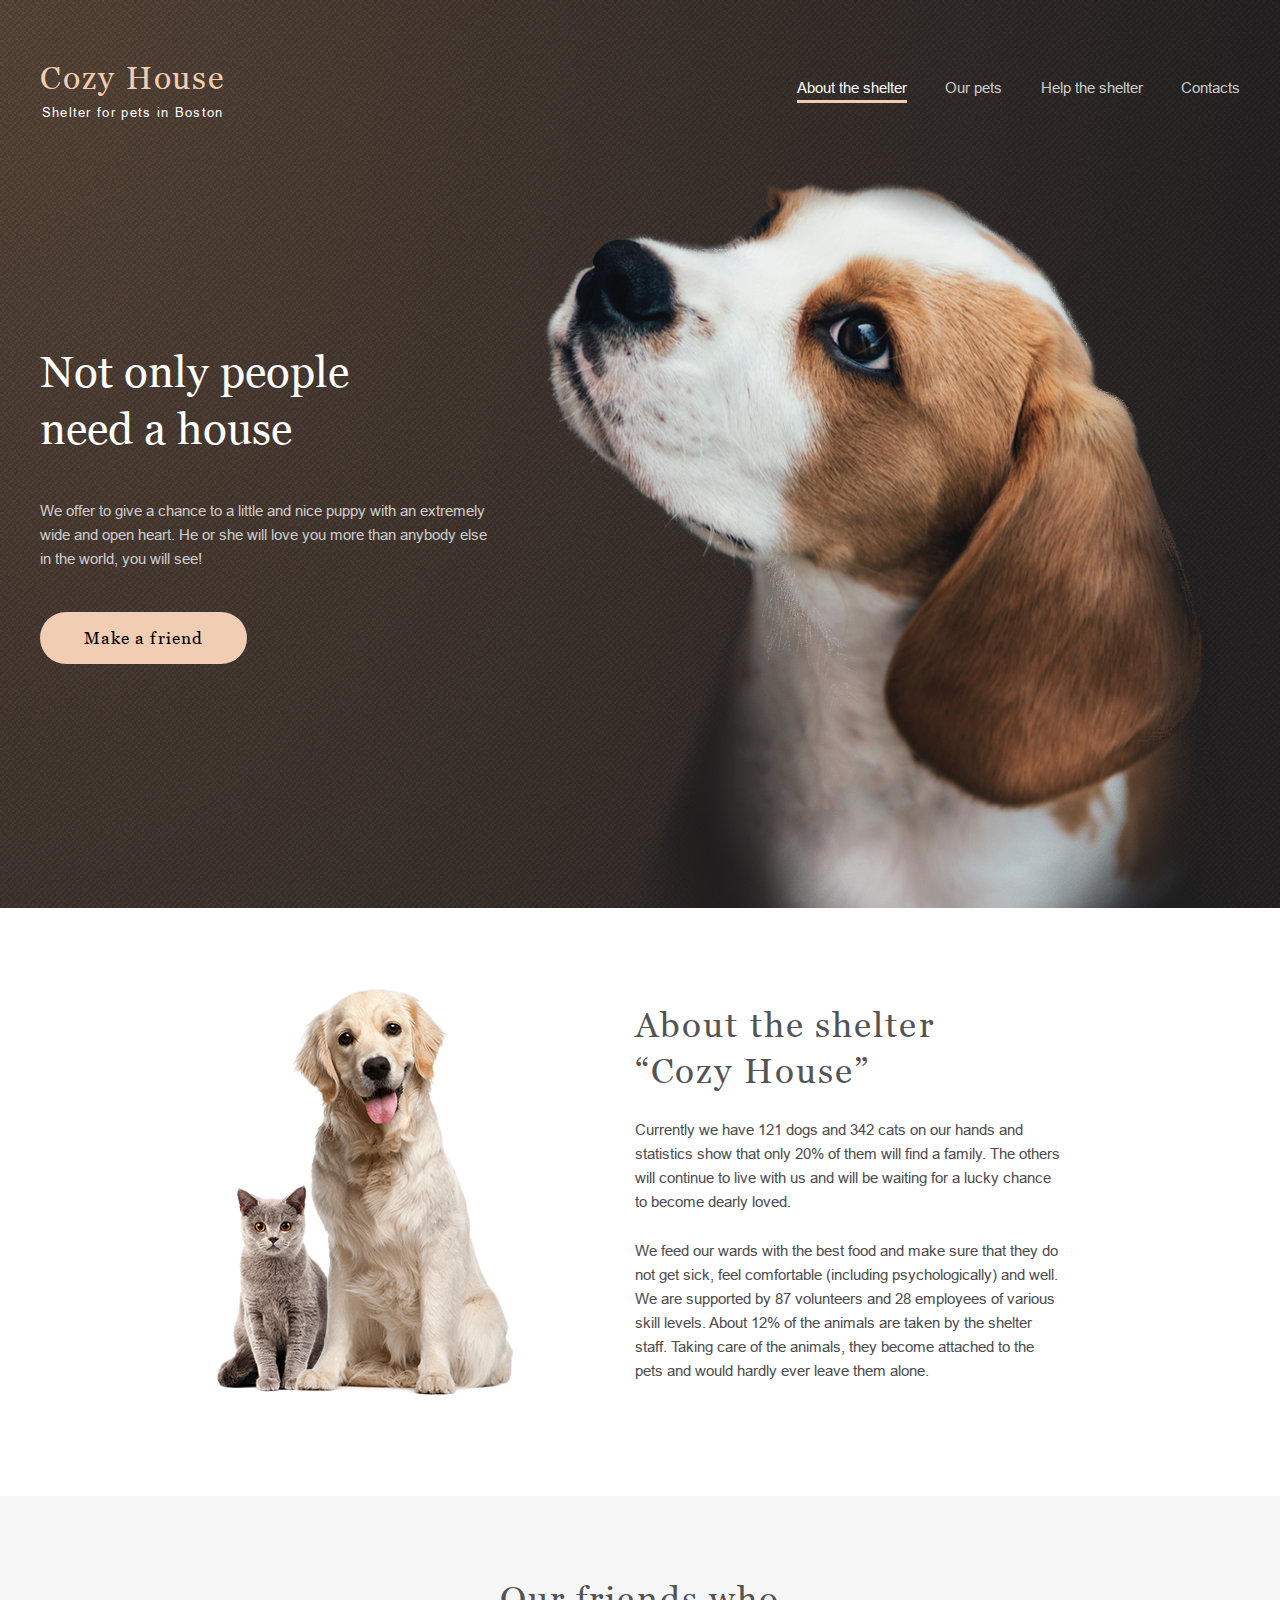
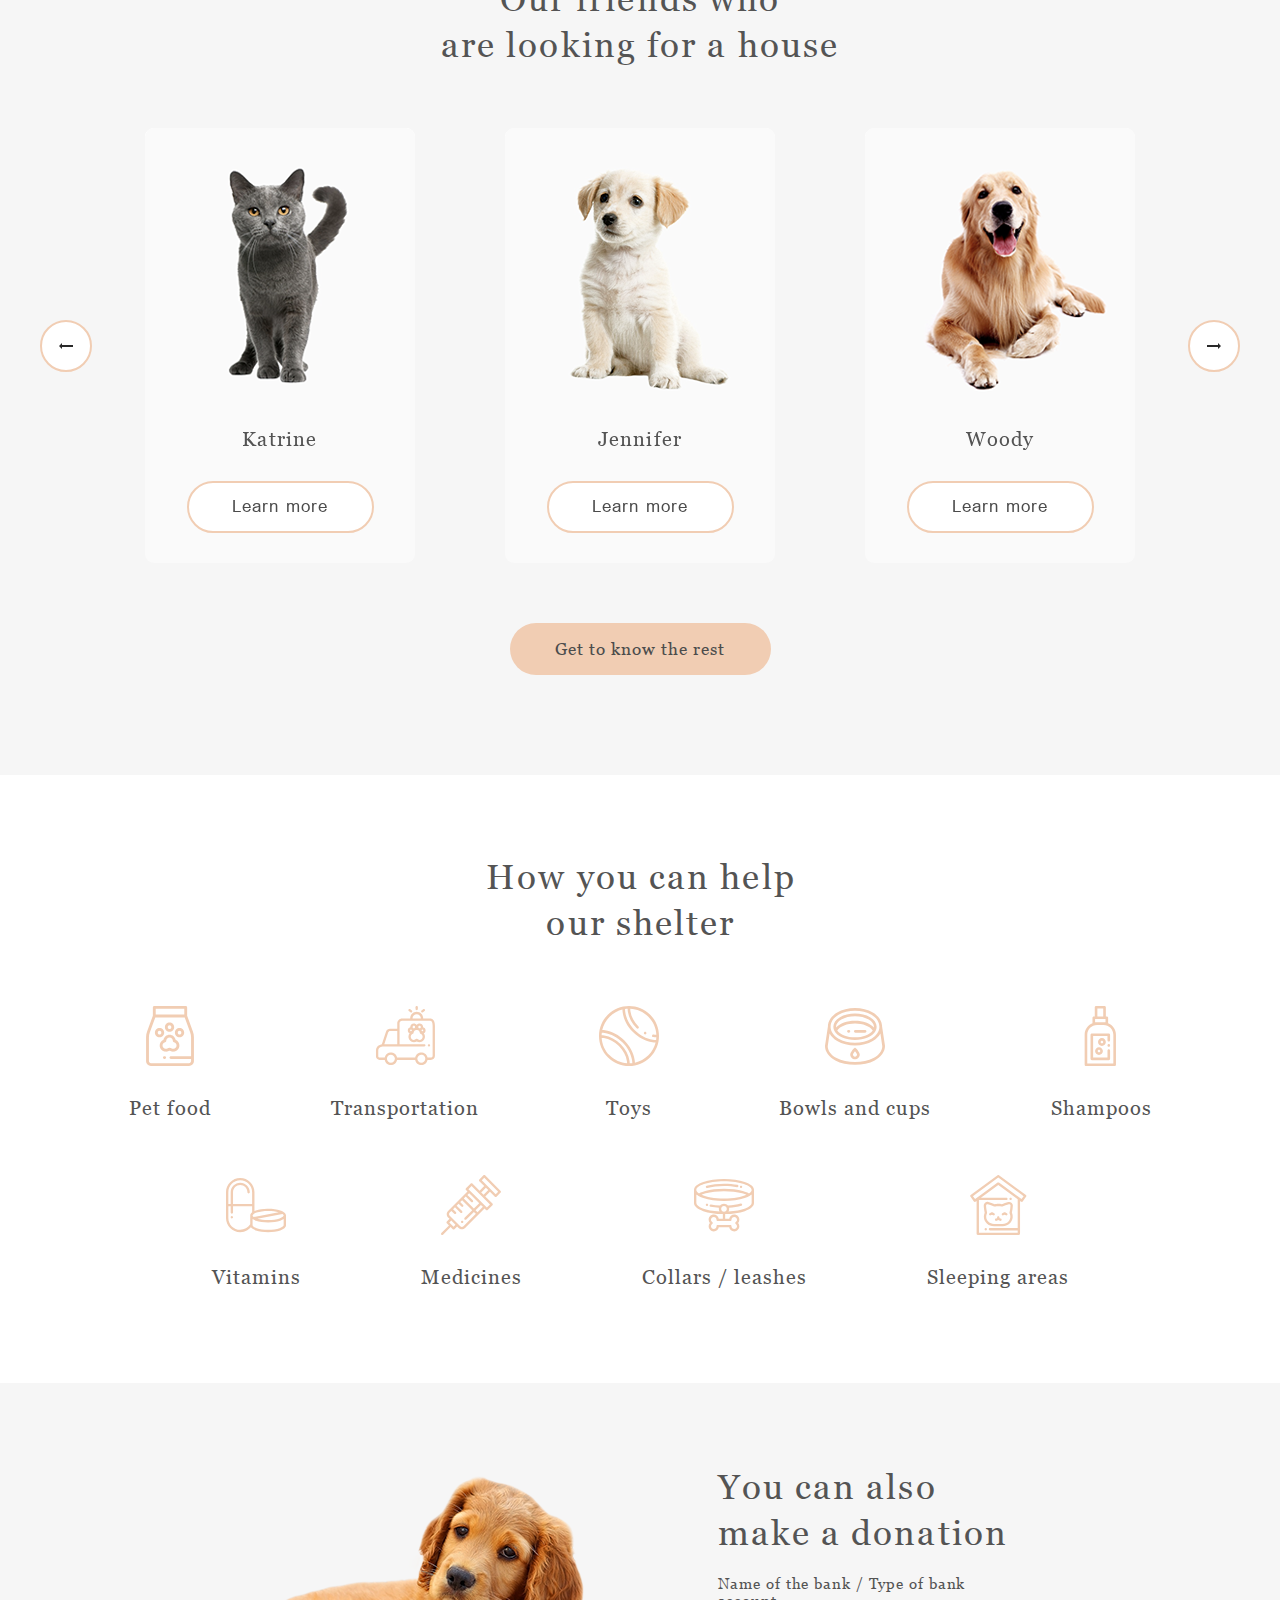
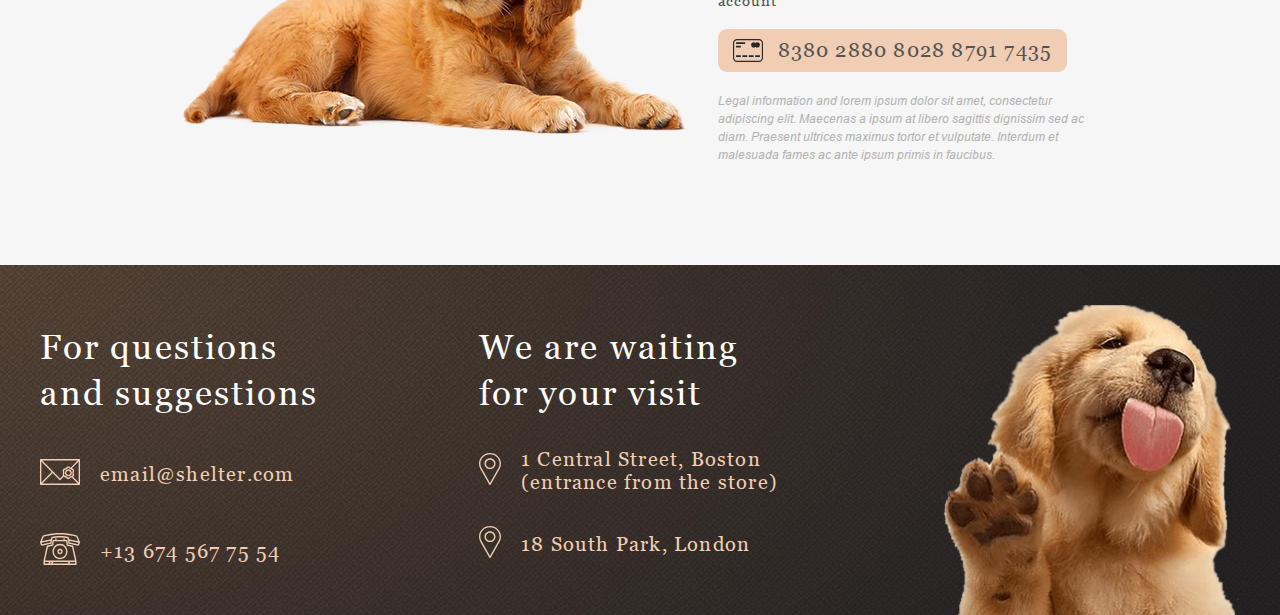
==== commit 2764f496: "fix: carousel for webkit" ====
--- a/shelter/pages/main/index.html
+++ b/shelter/pages/main/index.html
@@ -90,32 +90,34 @@
                         </button>
 
                         <div class="friends-slider-view">
-                            <div class="current_slide">
-                                <div class="friends-slider-card">
-                                    <div class="friends-card-image">
-                                        <img id="slder-card" src="../../assets/images/katrine.png" alt="photo">
-                                    </div>  
-                                    <h4 class="pets-card-title">Katrine</h4>
-
-                                    <button type="button" class="friends-card-button">Learn more</button>
-                                </div>
-
-                                <div class="friends-slider-card">
-                                    <div class="friends-card-image">
-                                        <img id="slder-card" src="../../assets/images/jennifer.png" alt="photo">
-                                    </div>  
-                                    <h4 class="pets-card-title">Jennifer</h4>
-
-                                    <button type="button" class="friends-card-button">Learn more</button>
-                                </div>
-
-                                <div class="friends-slider-card">
-                                    <div class="friends-card-image">
-                                        <img id="slder-card" src="../../assets/images/woody.png" alt="photo">
-                                    </div>  
-                                    <h4 class="pets-card-title">Woody</h4>
-
-                                    <button type="button" class="friends-card-button">Learn more</button>
+                            <div class="carousel">
+                                <div class="current_slide">
+                                    <div class="friends-slider-card">
+                                        <div class="friends-card-image">
+                                            <img id="slder-card" src="../../assets/images/katrine.png" alt="photo">
+                                        </div>  
+                                        <h4 class="pets-card-title">Katrine</h4>
+
+                                        <button type="button" class="friends-card-button">Learn more</button>
+                                    </div>
+
+                                    <div class="friends-slider-card">
+                                        <div class="friends-card-image">
+                                            <img id="slder-card" src="../../assets/images/jennifer.png" alt="photo">
+                                        </div>  
+                                        <h4 class="pets-card-title">Jennifer</h4>
+
+                                        <button type="button" class="friends-card-button">Learn more</button>
+                                    </div>
+
+                                    <div class="friends-slider-card">
+                                        <div class="friends-card-image">
+                                            <img id="slder-card" src="../../assets/images/woody.png" alt="photo">
+                                        </div>  
+                                        <h4 class="pets-card-title">Woody</h4>
+
+                                        <button type="button" class="friends-card-button">Learn more</button>
+                                    </div>
                                 </div>
                             </div>
                         </div>
--- a/shelter/pages/main/main.css
+++ b/shelter/pages/main/main.css
@@ -320,36 +320,39 @@
 }
 
 .friends-slider-view {
-    /*display: flex;*/
+    display: flex;    
     width: 990px;
-    height: 435px;
-    display: flex;       
+    height: 435px;       
     flex-wrap: wrap;    
     overflow: hidden;
-    justify-content: center;
-
-    /* slider animation */
+    justify-content: center; 
+}
+
+.carousel {
+    display: flex;
+    width: 100%;
+    height: 100%;
     -webkit-transform-style: preserve-3d;
     -moz-transform-style: preserve-3d;
     transform-style: preserve-3d;
 }
 
 .current_slide {
-    /*width: 990px;*/
-    height: 435px;
+    position: absolute;
+    width: 100%;
+    height: 100%;
     display: flex;
     flex-direction: row;   
     flex-wrap: wrap;    
-    /*margin-left: 90px;*/
     justify-content: space-between;
 
-    position: absolute;
+    
     opacity: 0;
     top:0;
-    width: 100%;
-    z-index: 100;
-
-    transition: transform .5s linear, opacity .5s, z-index .5s linear;
+    left: 0;
+    /*width: 100%;*/
+
+    transition: transform 1.0s, opacity 1.0s ease-in-out, z-index 1.0s;
 }
 
 .current_slide.active {
@@ -359,12 +362,12 @@
 }
 
 .current_slide.prev {
-    transform: translateX(-100%);    
+    transform: translateX(-100%);  
     z-index: 800;
 }
 
 .current_slide.next {
-    transform: translateX(100%);    
+    transform: translateX(100%);        
     z-index: 800;
 }
 
@@ -718,6 +721,10 @@
     -webkit-transition: opacity 0.3s ease-in, height 0.3s step-start;
 }
 
+.tint-background:hover {
+    cursor: url(../../assets/icons/cursor-hover.svg), auto;
+}
+
 .popup-hidden {
     opacity: 0;
     height: 0;
@@ -836,6 +843,7 @@
 
 .popup-button:hover {
     background-color: var(--color-primary-light);
+    cursor: url(../../assets/icons/cursor-hover.svg), auto;
 }
 
 .popup-button-hover {
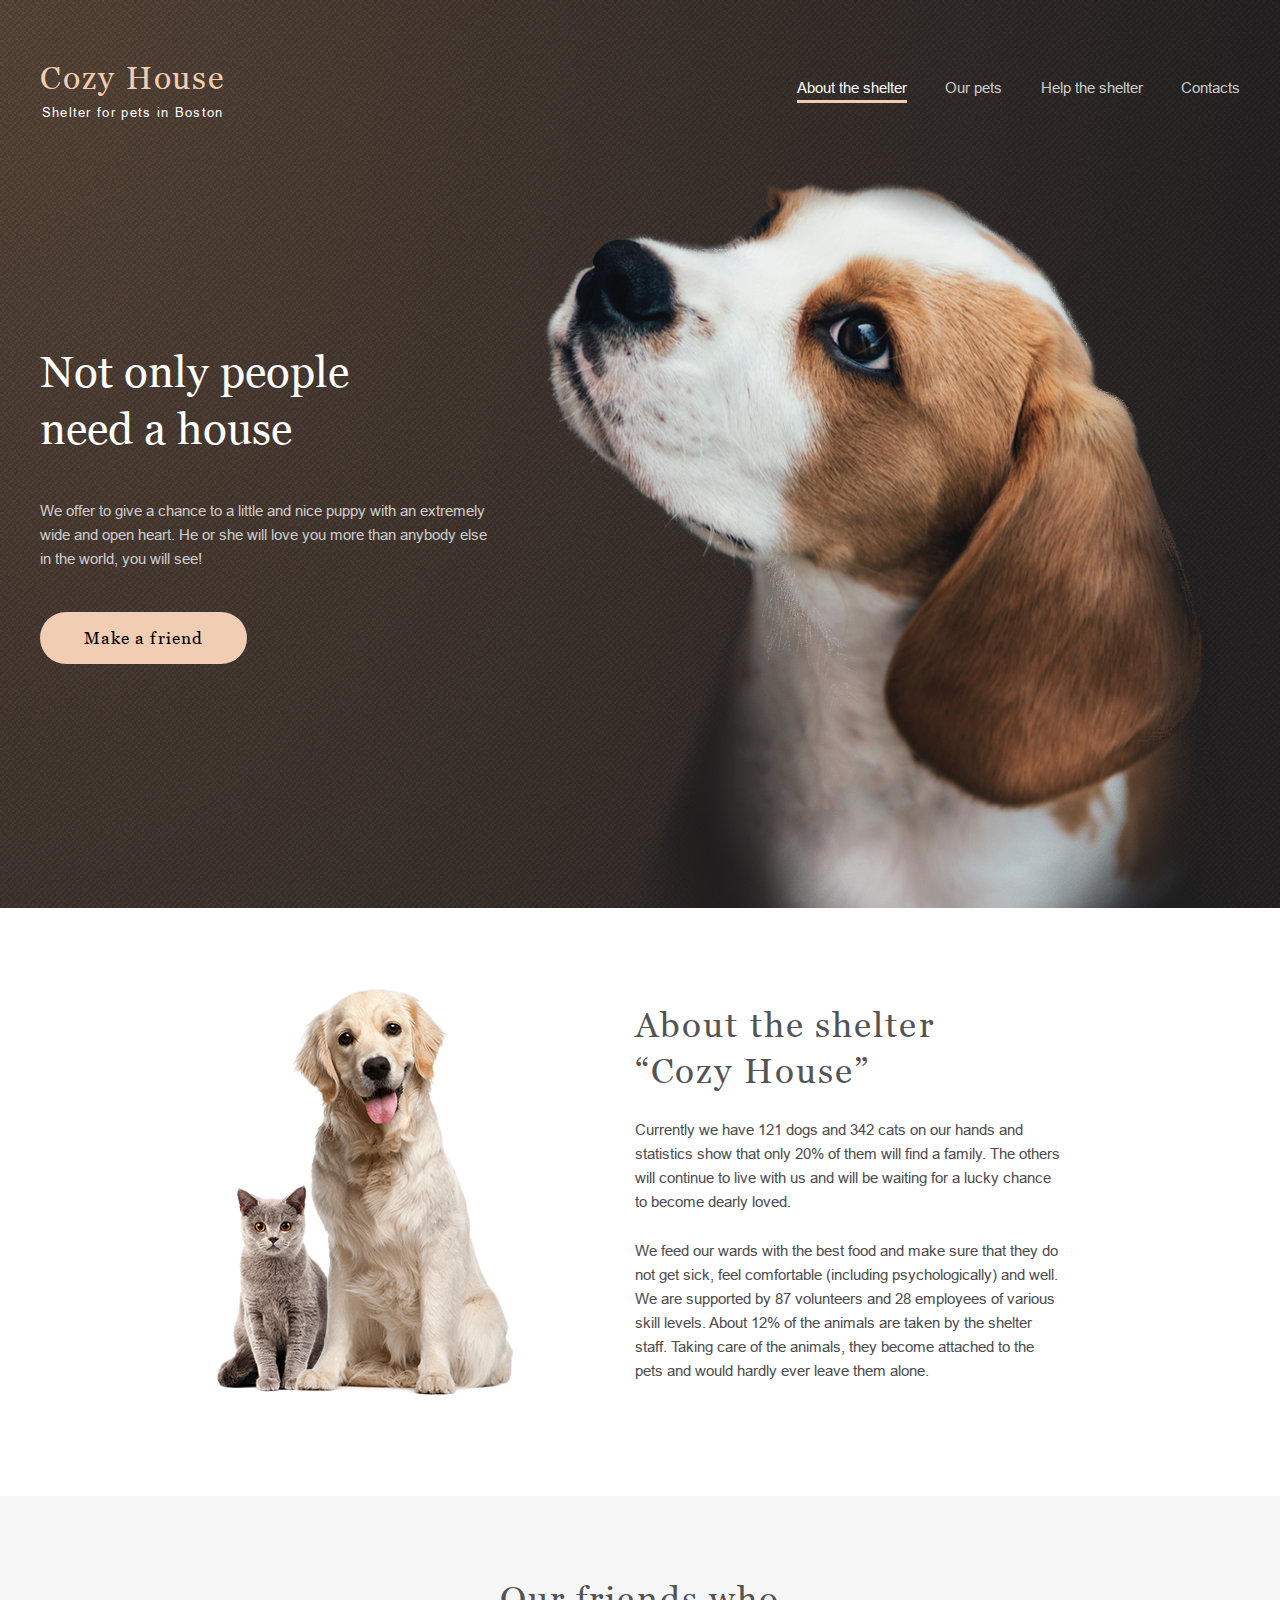
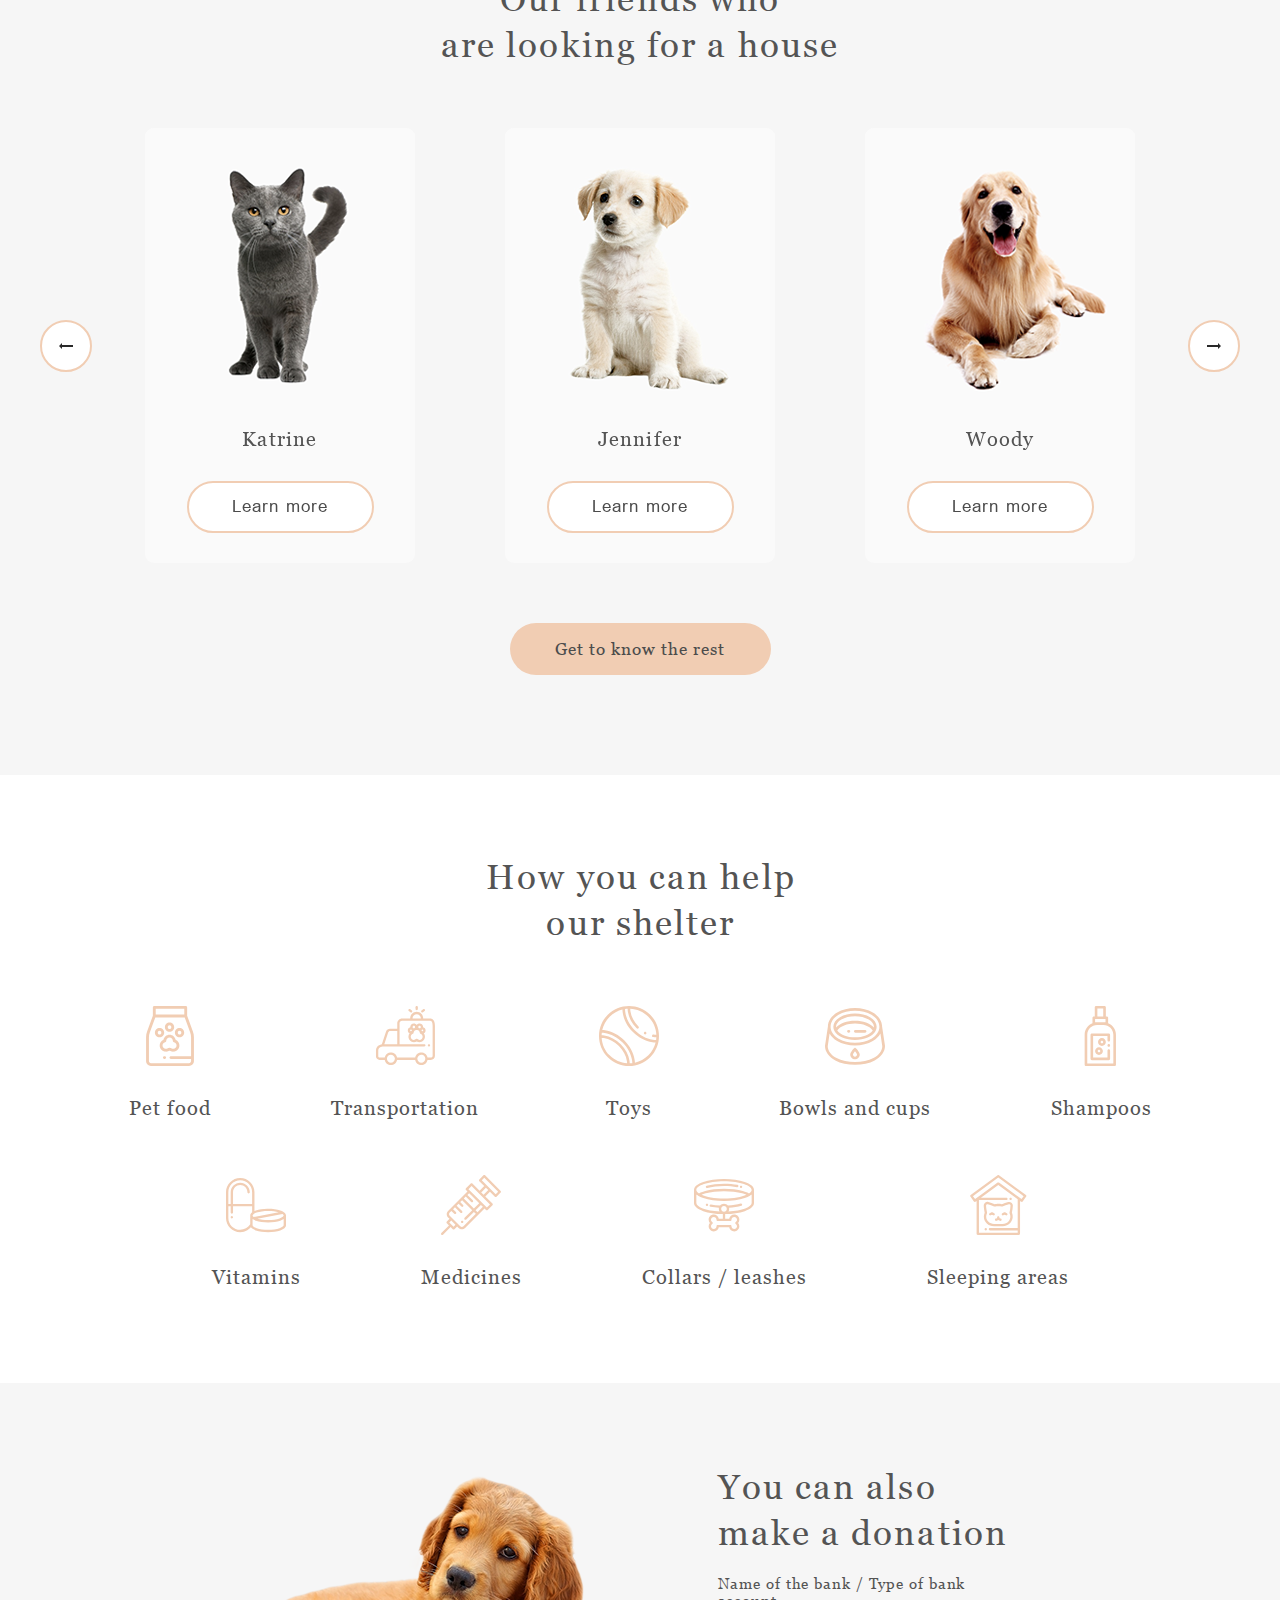
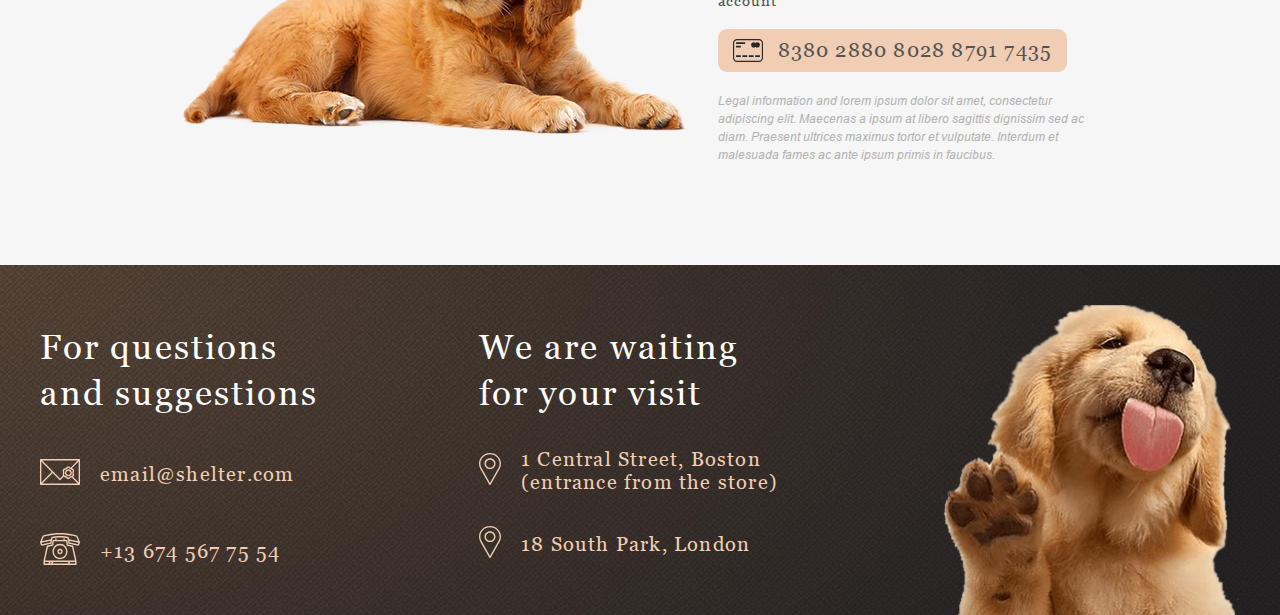
==== commit 0230e352: "feat: add pagination" ====
--- a/shelter/pages/main/index.html
+++ b/shelter/pages/main/index.html
@@ -26,11 +26,11 @@
                             <li class="header-menu-item">
                                 <a class="header-menu-item-link header-menu-item-link-active" href="#">About the shelter</a></li>
                             <li class="header-menu-item">
-                                <a class="header-menu-item-link" href="#">Our pets</a></li>
+                                <a class="header-menu-item-link" href="../pets/index.html">Our pets</a></li>
                             <li class="header-menu-item">
-                                <a class="header-menu-item-link header-menu-item-link-disbled" href="#">Help the shelter</a></li>
+                                <a class="header-menu-item-link header-menu-item-link-disbled" href="/">Help the shelter</a></li>
                             <li class="header-menu-item">
-                                <a class="header-menu-item-link header-menu-item-link-disbled" href="#">Contacts</a></li>
+                                <a class="header-menu-item-link header-menu-item-link-disbled" href="/">Contacts</a></li>
                         </ul>
                     </nav>
                     <div class="burger">
@@ -48,7 +48,7 @@
                             <p class="hero-subtitle">
                                 We offer to give a chance to a little and nice puppy with an extremely wide and open heart. He or she will love you more than anybody else in the world, you will see!
                             </p>
-                            <button type="button" class="hero-button">Make a friend</button>
+                            <button type="button" class="hero-button" onclick="location.href='../pets/index.html'">Make a friend</button>
                         </div>
                         <div class="hero-content-image">
                             <img src="../../assets/images/start_puppy.png" alt="start puppy">
@@ -94,7 +94,7 @@
                                 <div class="current_slide">
                                     <div class="friends-slider-card">
                                         <div class="friends-card-image">
-                                            <img id="slder-card" src="../../assets/images/katrine.png" alt="photo">
+                                            <img class="slder-card" src="../../assets/images/katrine.png" alt="photo">
                                         </div>  
                                         <h4 class="pets-card-title">Katrine</h4>
 
@@ -103,7 +103,7 @@
 
                                     <div class="friends-slider-card">
                                         <div class="friends-card-image">
-                                            <img id="slder-card" src="../../assets/images/jennifer.png" alt="photo">
+                                            <img class="slder-card" src="../../assets/images/jennifer.png" alt="photo">
                                         </div>  
                                         <h4 class="pets-card-title">Jennifer</h4>
 
@@ -112,7 +112,7 @@
 
                                     <div class="friends-slider-card">
                                         <div class="friends-card-image">
-                                            <img id="slder-card" src="../../assets/images/woody.png" alt="photo">
+                                            <img class="slder-card" src="../../assets/images/woody.png" alt="photo">
                                         </div>  
                                         <h4 class="pets-card-title">Woody</h4>
 
@@ -129,7 +129,7 @@
                         </button>
                     </div> 
                     
-                    <button type="button" class="friends-button">Get to know the rest</button>
+                    <button type="button" class="friends-button" onclick="location.href='../pets/index.html'">Get to know the rest</button>
                                    
                 </div>                   
             </div>
@@ -304,27 +304,35 @@
             </div>
         </div>
 
+        <div class="burger-tint-screen"></div>
+        
         <div class="burger-screen">
             <div class="burger-header">
                 <div class="burger-header-logo">
                     <p class="header-logo-title">Cozy House</p>
                     <p class="header-logo-subtitle">Shelter for pets in Boston</p>
                 </div>
-               
+
+                <div class="burger">
+                    <span class="burger-line"></span>
+                    <span class="burger-line"></span>
+                    <span class="burger-line"></span>
+                </div>
+            
             </div>
             <nav class="burger-menu">
                 <ul class="burger-menu-list">
                     <li class="burger-menu-item">
                         <a class="burger-menu-item-link burger-menu-item-link-active" href="#">About the shelter</a></li>
                     <li class="burger-menu-item">
-                        <a class="burger-menu-item-link" href="#">Our pets</a></li>
+                        <a class="burger-menu-item-link" href="../pets/index.html">Our pets</a></li>
                     <li class="burger-menu-item">
-                        <a class="burger-menu-item-link burger-menu-item-link-disbled" href="#">Help the shelter</a></li>
+                        <a class="burger-menu-item-link burger-menu-item-link-disbled" href="" disabled="disabled">Help the shelter</a></li>
                     <li class="burger-menu-item">
-                        <a class="burger-menu-item-link burger-menu-item-link-disbled" href="#">Contacts</a></li>
+                        <a class="burger-menu-item-link burger-menu-item-link-disbled" href="" disabled="disabled">Contacts</a></li>
                 </ul>
             </nav>            
         </div>
-
+        
     </body>
 </html>
--- a/shelter/pages/main/main.css
+++ b/shelter/pages/main/main.css
@@ -625,7 +625,12 @@
     cursor: url(../../assets/icons/cursor-hover.svg), auto;
 }
 
-#slder-card:hover {
+.slder-card {
+    border-top-left-radius: 9px;
+    border-top-right-radius: 9px;
+}
+
+.slder-card:hover {
     cursor: url(../../assets/icons/cursor-hover.svg), auto;
 }
 
@@ -758,12 +763,20 @@
 
 .popup-image {
     width: 500px;
-    height: 500px;    
+    height: 500px;        
+}
+
+.popup-image img {
+    width: 100%;
+    height: 100%;
+    border-top-left-radius: 9px;
+    border-bottom-left-radius: 9px;
 }
 
 .popup-info {
     display: flex;
     flex-direction: column;
+    width: 351px;
     margin-top: 50px;
     margin-left: 29px;
 }
@@ -1443,7 +1456,8 @@
 
     .popup {
         width: 240px;
-        height: 341px;
+        /*height: 341px;*/
+        height: auto;
     }
  
     .popup-image {
@@ -1470,6 +1484,23 @@
         font-size: 13px;
     }
 
+    .burger-tint-screen {
+        display: none;
+        width: 100%;
+        height: 100vh;
+        position: fixed;
+        top: 0;
+        left: 0;
+        opacity: 0;
+        background-color: rgba(41, 41, 41, 0.6);
+        z-index: 2000;
+        transition: all .5s;
+    }
+
+    .tint-screen-active {
+        display: flex;
+        opacity: 1;
+    }
 
     .burger-screen {
         display: flex;
@@ -1482,9 +1513,13 @@
         height: 100vh;
         z-index: 3000;
         background-color: var(--color-dark-3xl);
-        transition: transform 0.5s;
-    }
-
+        transition: all 0.5s;
+    }
+
+    .burger-header .burger {        
+        top: 15px;
+    }
+    
     .burger-show {
         transform: translateX(-320px);
         transition-duration: 0.5s;
@@ -1493,7 +1528,15 @@
 
     .burger {
         position: relative;
-        margin-top: 42px;        
+        margin-top: 10px;        
+        transition: all .5s;        
+    }
+
+    .burger:hover {
+        cursor: url(../../assets/icons/cursor-hover.svg), auto;
+    }
+
+    .burger-icon-rotate {
         transform: rotate(90deg);
     }
 
@@ -1564,10 +1607,12 @@
     .burger-menu-item-link-disbled {
         color: var(--color-dark-s);
         cursor: url(../../assets/icons/cursor-inactive.svg), auto;
+        pointer-events: none;
     }
     
     .burger-menu-item-link-disbled:hover {
         color: var(--color-dark-s);
         cursor: url(../../assets/icons/cursor-inactive.svg), auto;
+        pointer-events: none;
     }
 }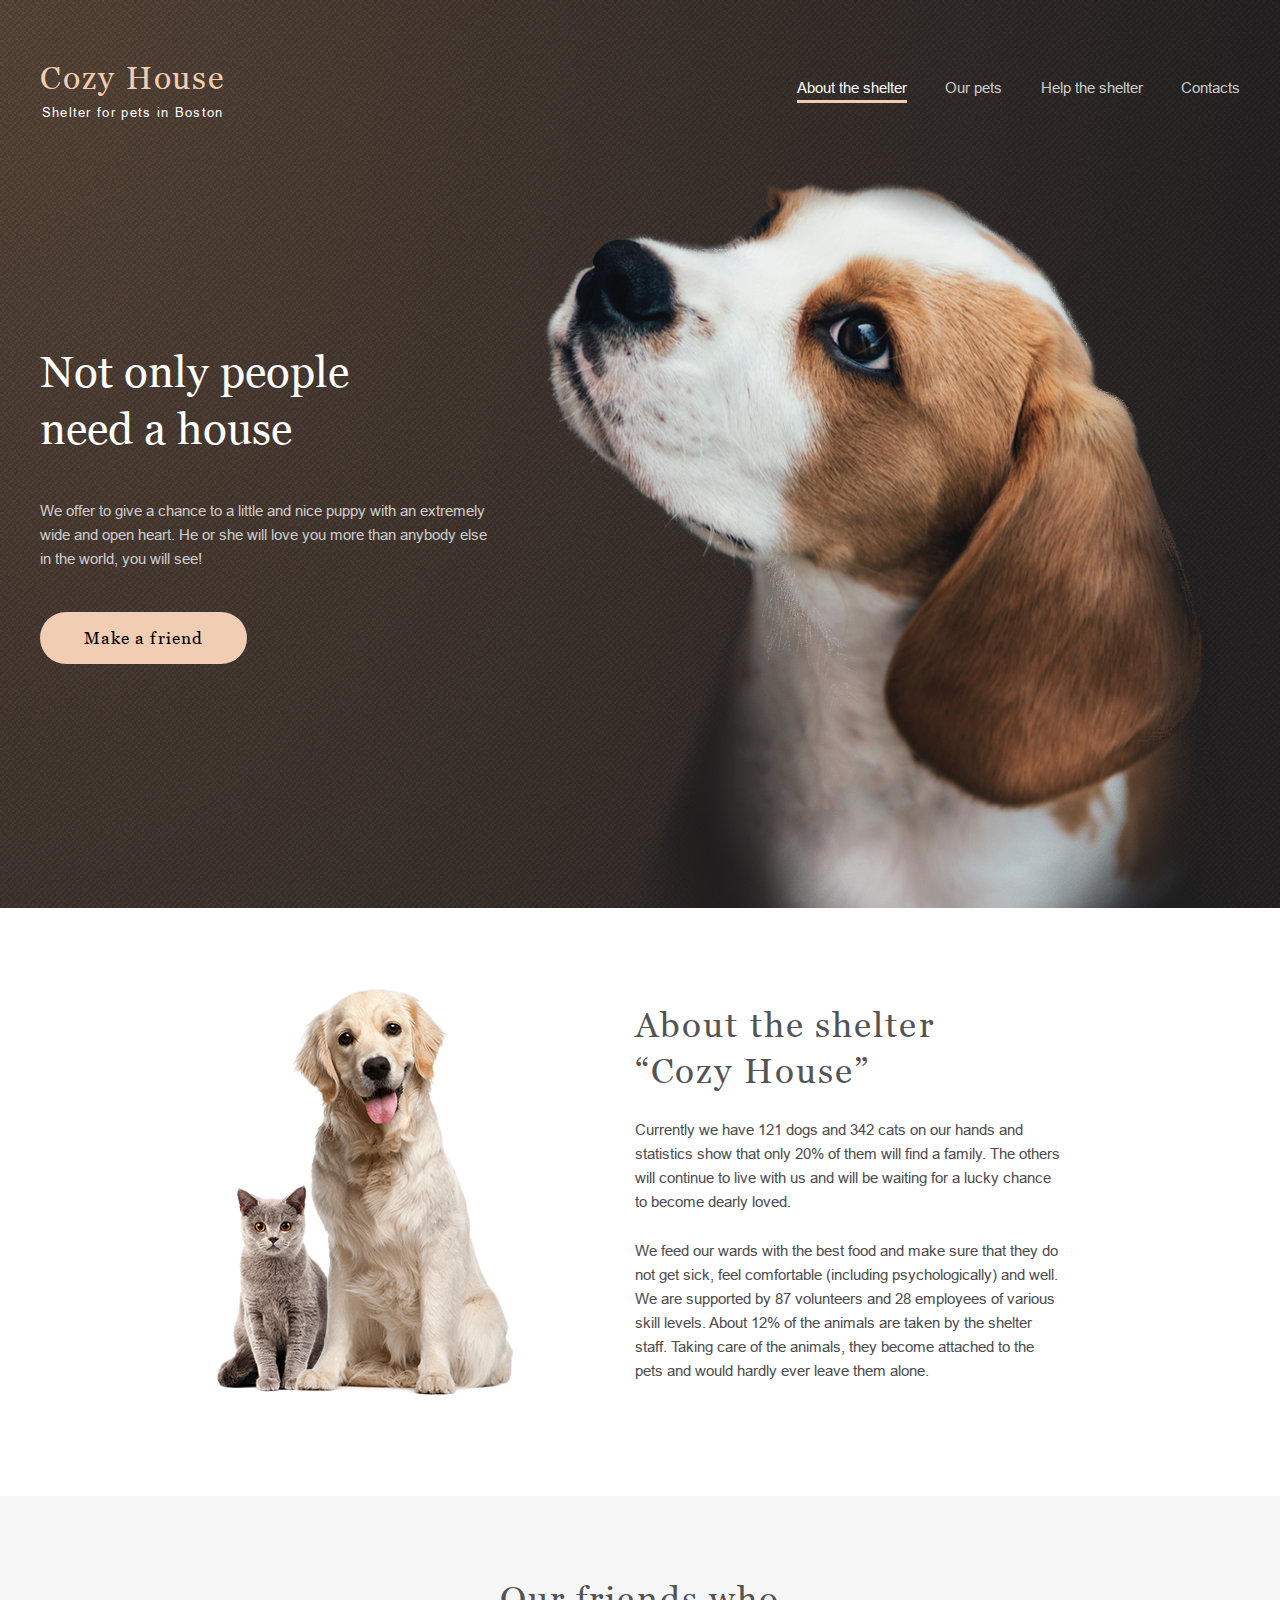
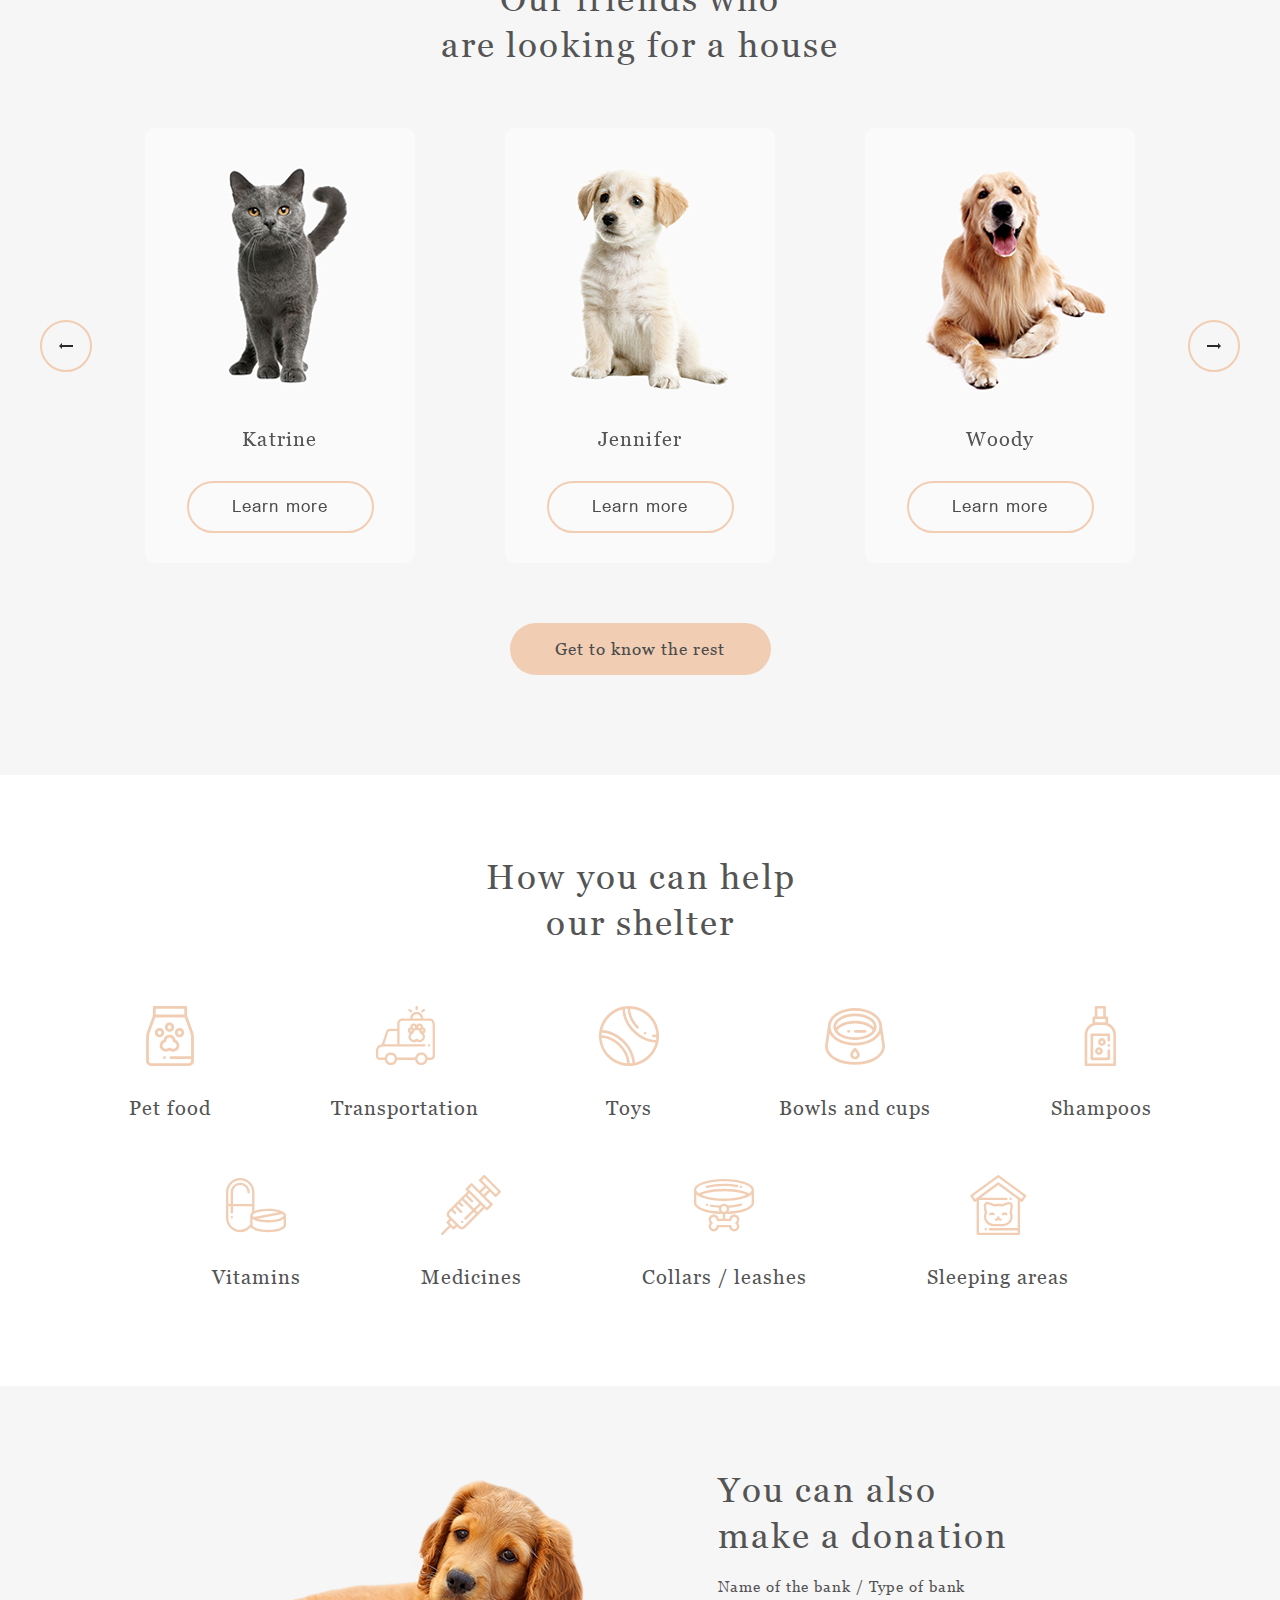
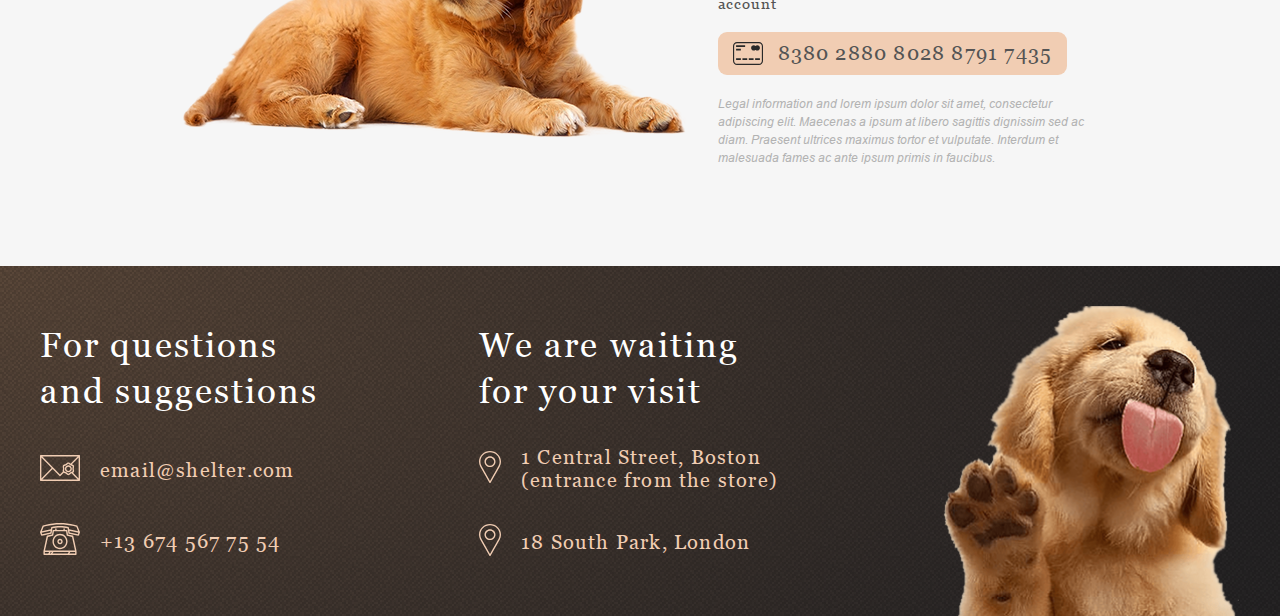
==== commit fdae229d: "fix: layout pages" ====
--- a/shelter/pages/main/index.html
+++ b/shelter/pages/main/index.html
@@ -28,9 +28,9 @@
                             <li class="header-menu-item">
                                 <a class="header-menu-item-link" href="../pets/index.html">Our pets</a></li>
                             <li class="header-menu-item">
-                                <a class="header-menu-item-link header-menu-item-link-disbled" href="/">Help the shelter</a></li>
+                                <a class="header-menu-item-link header-menu-item-link-disbled" href="javascript: void(0)">Help the shelter</a></li>
                             <li class="header-menu-item">
-                                <a class="header-menu-item-link header-menu-item-link-disbled" href="/">Contacts</a></li>
+                                <a class="header-menu-item-link header-menu-item-link-disbled" href="javascript: void(0)">Contacts</a></li>
                         </ul>
                     </nav>
                     <div class="burger">
@@ -256,7 +256,7 @@
                                 </h4>                            
                             </div>
 
-                            <div class="footer-info-block-item">                            
+                            <div class="footer-info-block-item-telephone">                            
                                 <div class="footer-block-icon">
                                     <a сlass="footer_link" href="tel:+136745677554"><img class="footer-icon" src="../../assets/icons/phone.svg" alt="email"></a>
                                 </div>
@@ -327,9 +327,9 @@
                     <li class="burger-menu-item">
                         <a class="burger-menu-item-link" href="../pets/index.html">Our pets</a></li>
                     <li class="burger-menu-item">
-                        <a class="burger-menu-item-link burger-menu-item-link-disbled" href="" disabled="disabled">Help the shelter</a></li>
+                        <a class="burger-menu-item-link burger-menu-item-link-disbled" href="javascript: void(0)">Help the shelter</a></li>
                     <li class="burger-menu-item">
-                        <a class="burger-menu-item-link burger-menu-item-link-disbled" href="" disabled="disabled">Contacts</a></li>
+                        <a class="burger-menu-item-link burger-menu-item-link-disbled" href="javascript: void(0)">Contacts</a></li>
                 </ul>
             </nav>            
         </div>
--- a/shelter/pages/main/main.css
+++ b/shelter/pages/main/main.css
@@ -87,7 +87,6 @@
     flex-direction: column;
     justify-content: center;
     width: 30px;  
-    margin-top: 10px;
     margin-left: 41px;
 }
 
@@ -408,7 +407,7 @@
     height: 52px;
     border: 2px solid var(--color-primary);
     border-radius: 100px;
-    background-color: var(--color-light-xl);    
+    background-color: transparent;    
 }
 
 .friends-slider-button:hover {
@@ -439,7 +438,7 @@
     text-align: center;
     margin-top: 30px;
     margin-bottom: 30px;
-    background-color: var(--color-light-xl);    
+    background-color: transparent;    
 
     font-weight: normal;
     font-size: 17px;
@@ -483,7 +482,7 @@
     justify-content: center;
     width: 100%;
     margin-top: 80px;
-    margin-bottom: 94px;
+    margin-bottom: 97px;
     flex-direction: column;
     align-items: center;
 }
@@ -580,6 +579,11 @@
     background: var(--color-primary);
 }
 
+.donation-telephone:hover {
+    background: var(--color-primary-light);
+    cursor: url(../../assets/icons/cursor-hover.svg), auto;
+}
+
 .donation-title {
     width: 300px
 }
@@ -600,7 +604,7 @@
 .donation-description {
     width: 380px;
     margin-top: 20px;
-    margin-bottom: 101px;
+    margin-bottom: 99px;
     font-family: var(--font-a);
     font-style: italic;
     font-weight: normal;
@@ -666,7 +670,7 @@
 .footer-info-block {
     display: flex;
     flex-direction: column;
-    margin-top: 60px;
+    margin-top: 57px;
 }
 
 .footer-info-block2 {
@@ -676,7 +680,13 @@
 .footer-info-block-item {
     display: flex;
     align-items: center;
-    margin-top: 40px;
+    margin-top: 38px;
+}
+
+.footer-info-block-item-telephone {
+    display: flex;
+    align-items: center;
+    margin-top: 34px;
 }
 
 .footer-info-block-item2 {
@@ -701,6 +711,8 @@
 }
 
 .footer-block-text {    
+    display: flex;
+    align-items: center;
     width: 302px;
     color: var(--color-primary);
 }
@@ -777,7 +789,7 @@
     display: flex;
     flex-direction: column;
     width: 351px;
-    margin-top: 50px;
+    margin-top: 51px;
     margin-left: 29px;
 }
 
@@ -810,7 +822,7 @@
     font-style: normal;
     font-weight: normal;
     font-size: 15px;
-    line-height: 110%;
+    line-height: 116%;
     letter-spacing: 0.06em;
     color: black;
 }
@@ -824,7 +836,7 @@
     font-style: normal;
     font-weight: normal;
     font-size: 15px;
-    line-height: 110%;
+    line-height: 120%;
     letter-spacing: 0.06em;
     margin-bottom: 10px;
     color: black;
@@ -845,12 +857,15 @@
 
 .popup-button {
     position: fixed;
+    display: flex;
+    justify-content: center;
+    align-items: center;
     width: 52px;
     height: 52px;
     border-radius: 26px;
     border: 2px solid var(--color-primary);    
     top: -52px;
-    right: -52px;
+    right: -42px;
     background-color: rgba(13, 13, 13, 0);
 }
 
@@ -1064,10 +1079,16 @@
         top: 0;
     }
 
+    .footer-info-block-item-telephone {
+        position: relative;
+        width: auto;
+        top:7px;
+    }
+
     .footer-info-block-item2 {
         width: auto;
         top: 0;
-        margin-top: 33px;
+        margin-top: 30px;
     }
 
     .footer-info-block-item3 {
@@ -1098,9 +1119,18 @@
         height: 350px;
     }
  
+    .popup-button {
+        right: -43px;
+    }
+
     .popup-image {
         width: 350px;
         height: 350px;    
+    }
+
+    .popup-image img{
+        width: 350px;
+        height: 350px;   
     }
     
     .popup-info {
@@ -1109,16 +1139,21 @@
     }    
    
     .popup-pet-description {
-        width: 260px;
+        width: 261px;
         margin-top: 20px;
         margin-bottom: 20px;
         font-size: 13px;
+        font-size: 13px;
+        font-family: var(--font-g);
+        line-height: 110%;
+        text-align: left;
+        letter-spacing: 0.06em;
     }
     
     ul.popup-list li {
         font-size: 15px;
         line-height: 110%;
-        margin-bottom: 5px;
+        margin-bottom: 7px;
     }
 }
 
@@ -1141,7 +1176,7 @@
     }
 
     .hero-content {
-        padding-top: 90px;
+        padding-top: 100px;
         align-items: center;
     }
 
@@ -1186,6 +1221,7 @@
     .about-content {
         width: 100%;
         margin-left: 0;
+        margin-top: 14px;
         align-items: center;
     }
 
@@ -1316,7 +1352,7 @@
     }
 
     .donation-title {
-        width: 80%;
+        width: 70%;
         font-family: var(--font-g);
         font-style: normal;
         font-weight: normal;
@@ -1329,20 +1365,21 @@
     }
 
     .donation-subtitle {        
+        text-align: center;
         width: 100%;
-        font-family: var(--font-a);
+        font-family: var(--font-g);
         font-style: normal;
         font-weight: normal;
-        font-size: 15px;
+        font-size: 14px;
         line-height: 160%;
-        letter-spacing: 0.01em;         
+        letter-spacing: 0.03em;         
     }
 
     .donation-telephone {
         width: 281px;
         height: 43px;
     }
-
+    
     h4.phone, a.card_link {
         font-family: var(--font-g);
         font-style: normal;
@@ -1364,13 +1401,13 @@
         display: flex;
         align-items: center;
         text-align: justify;
-        margin-bottom: 40px;
+        margin-bottom: 43px;
     }
 
     .donation-image {
         width: 260px;
         height: 135px;
-        margin-bottom: 42px ;
+        margin-bottom: 41px;
     }
     
     .footer-info {
@@ -1396,7 +1433,7 @@
         display: flex;
         flex-direction: column;
         width: 278px;
-        margin-top: 31px;
+        margin-top: 32px;
         align-items: center;
         justify-content: center;
     }
@@ -1409,7 +1446,7 @@
         left: 0px;
         top: 0px;
         margin-left: 0;
-        margin-top: 40px;
+        margin-top: 48px;
         align-items: center;
     }
 
@@ -1423,19 +1460,21 @@
         letter-spacing: 0.06em;
     }
 
-    .footer-info-block-item {
+    .footer-info-block-item {        
         width: auto;
-        top: 0;
+        top: 0px;
     }
 
     .footer-info-block-item2 {
+        position: relative;
         width: auto;
-        top: 0;
+        top: 10px;
     }
 
     .footer-info-block-item3 {
+        position: relative;
         width: auto;
-        margin-top: 40px;        
+        margin-top: 48px;        
         align-self: start;
     }
     
@@ -1450,6 +1489,7 @@
     }
 
     .footer-image {
+        margin-top: 40px;
         width: 260px;
         height: 269px;
     }
@@ -1458,6 +1498,10 @@
         width: 240px;
         /*height: 341px;*/
         height: auto;
+    }
+
+    .popup-button {
+        right: -30px;
     }
  
     .popup-image {
@@ -1482,6 +1526,35 @@
         margin-top: 20px;
         margin-bottom: 24px;
         font-size: 13px;
+        font-family: var(--font-g);
+        line-height: 110%;
+        text-align: justify;
+        letter-spacing: 0.06em;
+    }
+
+    .popup-list {
+        font-family: var(--font-g);
+        font-style: normal;
+        font-weight: normal;
+        font-size: 13px;
+        line-height: 110%;
+        text-align: justify;
+        letter-spacing: 0.06em;
+        color: #000000;
+        white-space: pre-wrap;
+    }
+
+    ul.popup-list li {
+        font-family: var(--font-g);
+        font-style: normal;
+        font-weight: normal;
+        font-size: 15px;
+        line-height: 120%;
+        text-align: justify;
+        letter-spacing: 0.06em;
+        margin-top: 0px;
+        color: #000000;
+        white-space: pre-wrap; 
     }
 
     .burger-tint-screen {
@@ -1607,12 +1680,10 @@
     .burger-menu-item-link-disbled {
         color: var(--color-dark-s);
         cursor: url(../../assets/icons/cursor-inactive.svg), auto;
-        pointer-events: none;
     }
     
     .burger-menu-item-link-disbled:hover {
         color: var(--color-dark-s);
         cursor: url(../../assets/icons/cursor-inactive.svg), auto;
-        pointer-events: none;
     }
 }